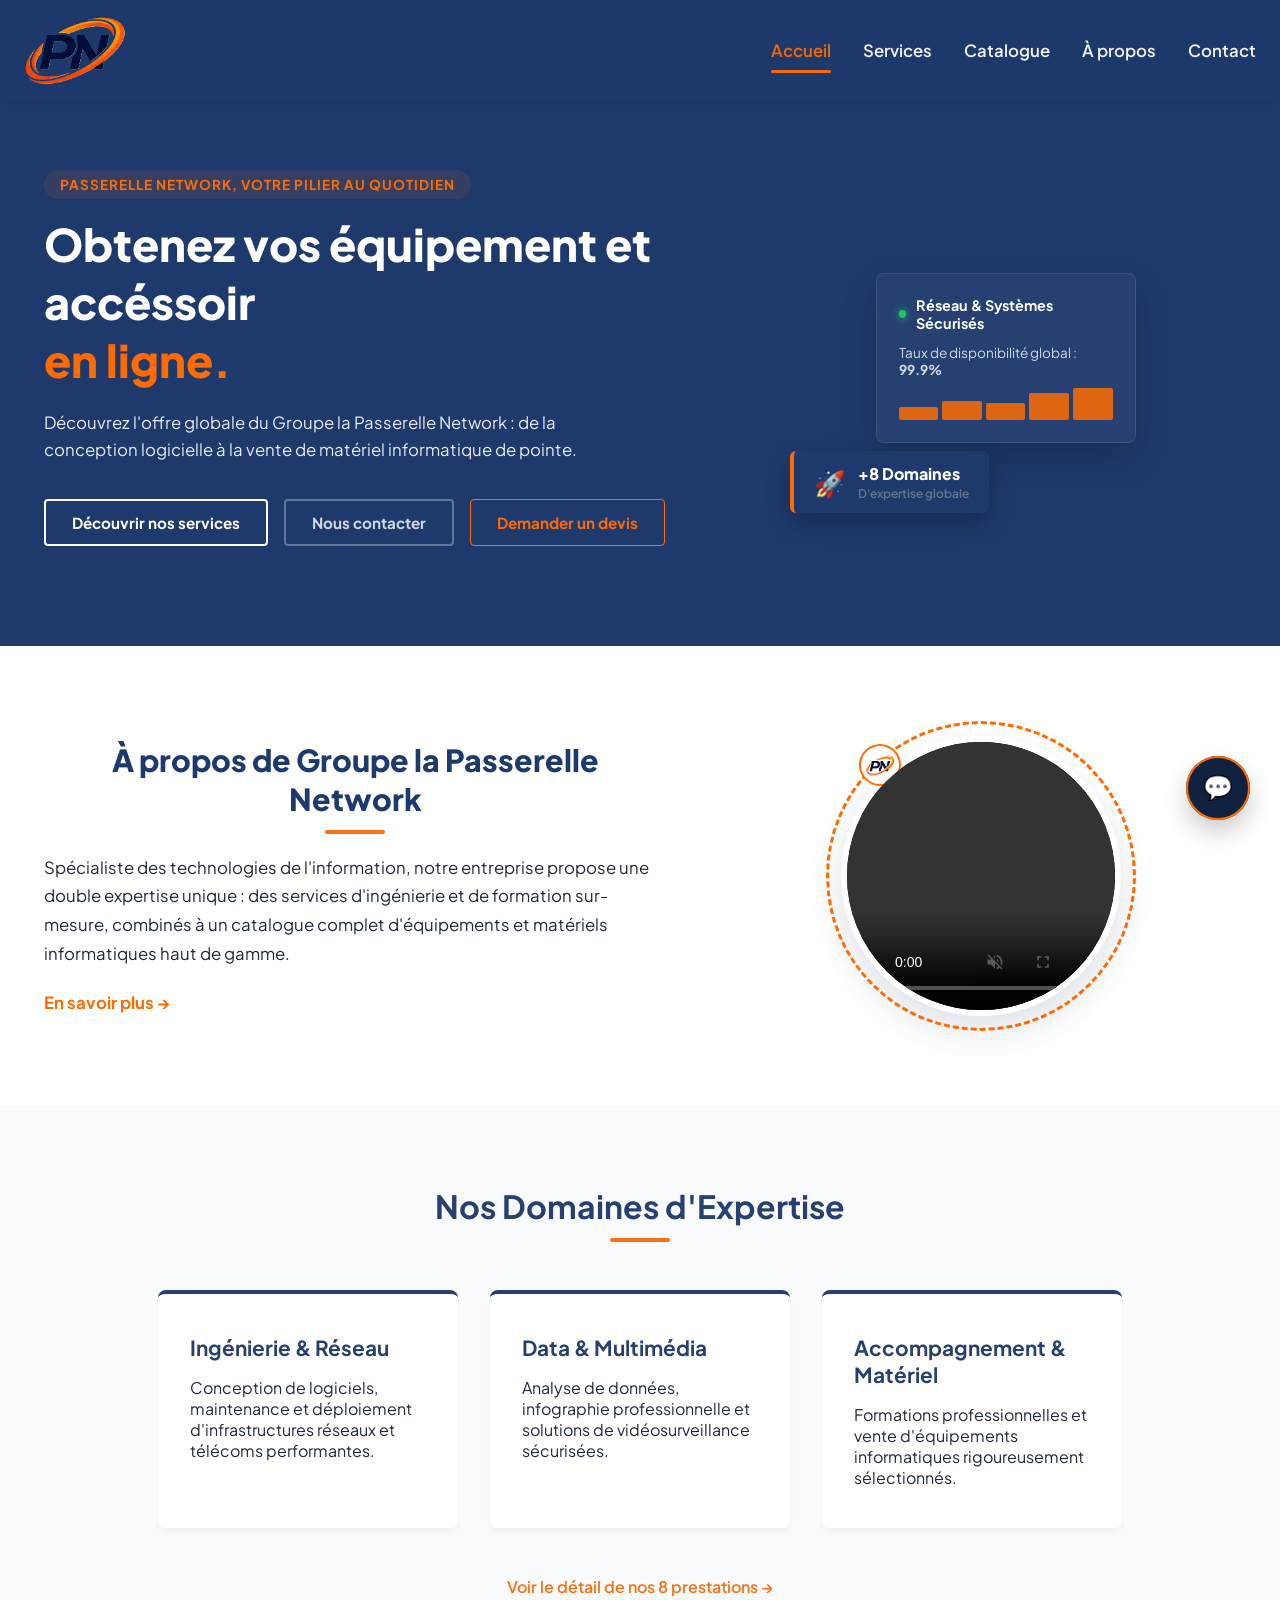
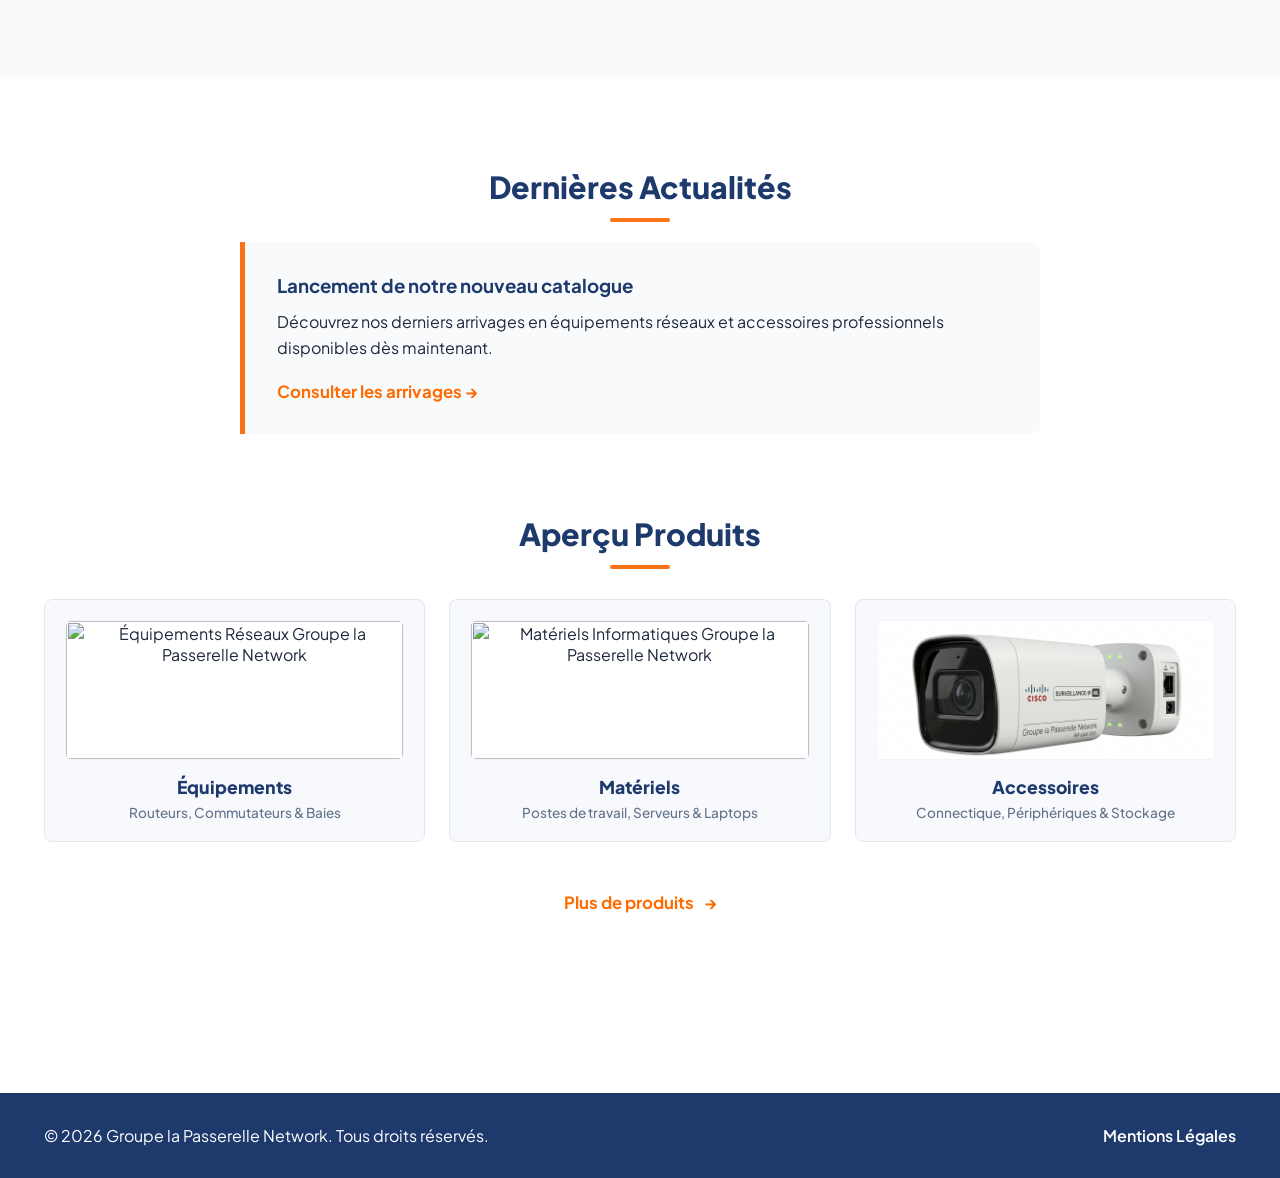
==== index.html @ 5215a5b1 "mon premier envoi mon premier envoie" ====
<html lang="fr">
<head>
    <meta charset="UTF-8">
    <meta name="viewport" content="width=device-width, initial-scale=1.0">
    <meta name="description" content="Groupe la Passerelle Network - Votre partenaire technologique pour l'ingénierie, la formation et la vente de matériel informatique. Découvrez nos services et notre catalogue.">
    <meta name="keywords" content="Groupe la Passerelle Network, ingénierie informatique, formation professionnelle, matériels informatiques, services IT, solutions technologiques, accéssoires informatiques, ">
    <meta name="author" content="TCHIMPOUNA TCHISSAMBOU Ghislain">
    <meta name="robots" content="index, follow">
    <meta property="og:title" content="Groupe la Passerelle Network | Accueil">
    <meta property="og:description" content="Découvrez l'offre globale du Groupe la Passerelle Network : de la conception logicielle à la vente de matériel informatique de pointe.">
    <meta property="og:image" content="logo_PN_c2.png">
    <meta property="og:url" content="https://www.passerelle-network.com/">
    <meta property="og:type" content="website">
    <link rel="icon" href="logo_PN_c2.png" type="image/png" sizes="32x32">
    <meta name="google-site-verification" content="YOUR_GOOGLE_SITE_VERIFICATION_CODE">
    <meta name="msvalidate.01" content="YOUR_BING_SITE_VERIFICATION_CODE">
</head>
    <title>Groupe la Passerelle Network | Accueil</title>
    <link rel="stylesheet" href="header.css">
    <link rel="stylesheet" href="preloader.css">
    <link rel="stylesheet" href="accueil.css">
    <link rel="stylesheet" href="section.css">
    <link rel="stylesheet" href="assistant.css">
    <link rel="stylesheet" href="bloc_bleu_hero.css">
    <link rel="stylesheet" href="footer.css">
    <link href="https://fonts.googleapis.com/css2?family=Plus+Jakarta+Sans:wght@400;500;600;700;800&display=swap" rel="stylesheet">
    <link rel="preload" href="V4.mp4" as="video" type="video/mp4">
    <link rel="preload" href="logo_PN_c2.png" as="image">
    <link rel="preload" href="ordinateur.png" as="image">
    <link rel="preload" href="routeur.png" as="image">
    <link rel="preload" href="camera.png" as="image">
    <link rel="preload" href="header.js" as="script">
    <link rel="preload" href="assistant.js" as="script">
    <link rel="preload" href="preloader.js" as="script">
    <link rel="preload" href="accueil.css" as="style">
    <link rel="preload" href="section.css" as="style">
    <link rel="preload" href="assistant.css" as="style">
    <link rel="preload" href="bloc_bleu_hero.css" as="style">
    <link rel="preload" href="footer.css" as="style">
    <link rel="preload" href="https://fonts.googleapis.com/css2?family=Plus+Jakarta+Sans:wght@400;500;600;700;800&display=swap" as="font" type="font/woff2" crossorigin>
</html>
</head>
<body>

     <div id="preloader">
        <div class="loader-content">
            <div class="logo-wrapper">
                <span class="logo-text">PN</span>
                <div class="orbit-ellipse"></div>
            </div>
            <div class="loader-bar">
                <div class="loader-progress"></div>
            </div>
            <p class="loader-phrase">Initialisation de votre passerelle technologique...</p>
        </div>
    </div>
    <header class="main-header">
        <div class="header-container">
            <div class="logo-brand">
                <img src="logo_PN_c2.png" alt="Passerelle Network" class="logo-img">
            </div>
            
            <button class="menu-toggle" aria-label="Ouvrir le menu">
                <span class="bar"></span>
                <span class="bar"></span>
                <span class="bar"></span>
            </button>

            <nav class="main-nav">
                <ul class="nav-list">
                    <li><a href="#" class="nav-link active">Accueil</a></li>
                    <li><a href="services.html" class="nav-link">Services</a></li>
                    <li><a href="catalogue.html" class="nav-link">Catalogue</a></li>
                    <li><a href="a-propos.html" class="nav-link">À propos</a></li>
                    <li><a href="contact.html" class="nav-link">Contact</a></li>
                </ul>
            </nav>
        </div>
    </header>

    
    <main>
        <section class="hero-section">
            <div class="hero-background-gradient"></div>
            <div class="container hero-grid">
                <div class="hero-text-content">
                    <span class="badge">Passerelle Network, votre pilier au quotidien</span>
                    <h1>Obtenez vos équipement et accéssoir<br><span class="text-gradient">en ligne.</span></h1>
                    <p class="hero-lead">
                        Découvrez l'offre globale du Groupe la Passerelle Network : de la conception logicielle à la vente de matériel informatique de pointe.
                    </p>
                    <diV class="hero-actions">
                        <a href="services.html" class="btn btn-primary">Découvrir nos services</a>
                        <a href="contact.html" class="btn btn-secondary">Nous contacter</a>
                        <a href="contact.html" class="btn btn-outline-nav">Demander un devis</a>
                    </diV>
                </div>
                <div class="hero-visual-content">
                    <div class="tech-card-wrapper">
                        <div class="tech-status-card">
                            <div class="status-header">
                                <span class="status-dot green"></span>
                                <span class="status-title">Réseau & Systèmes Sécurisés</span>
                            </div>
                            <div class="status-body">
                                <p>Taux de disponibilité global : <strong>99.9%</strong></p>
                                <diV class="mini-graph">
                                    <span style="height: 40%"></span>
                                    <span style="height: 60%"></span>
                                    <span style="height: 55%"></span>
                                    <span style="height: 85%"></span>
                                    <span style="height: 100%"></span>
                                </diV>
                            </div>
                        </div>
                        <div class="tech-badge-floating">
                            <span class="icon">🚀</span>
                            <div>
                                <h4>+8 Domaines</h4>
                                <p>D'expertise globale</p>
                            </div>
                        </div>
                    </div>
                </div>
            </div>
        </section>

        <section class="about-preview-section">
            <div class="container about-grid">
                
                <div class="about-text-column">
                    <h2 class="section-title">À propos de Groupe la Passerelle Network</h2>
                    <p class="section-paragraph">
                        Spécialiste des technologies de l'information, notre entreprise propose une double expertise unique : 
                        des services d'ingénierie et de formation sur-mesure, combinés à un catalogue complet d'équipements 
                        et matériels informatiques haut de gamme.
                    </p>
                    <a href="a-propos.html" class="link-en-savoir-plus">En savoir plus →</a>
                </div>

                <div class="about-video-column">
                    <div class="orbital-video-container">
                        
                        <div class="orange-trace-ring">
                            <img src="logo_PN_c2.png" alt="PN Mini" class="satellite-logo-img">
                        </div>
                        
                        <div  class="video-circle-mask">
                            <video class="circle-embedded-video" controls  muted autoplay>
                                <source src="V4.mp4" type="video/mp4">
                                Votre navigateur ne supporte pas la vidéo.
                            </video>
                        </div>

                    </div>
                </div>

            </div>
        </section>

        <section class="services-preview">
            <h2>Nos Domaines d'Expertise</h2>
            <div class="services-grid">
                <div class="service-card">
                    <h3>Ingénierie & Réseau</h3>
                    <p>Conception de logiciels, maintenance et déploiement d'infrastructures réseaux et télécoms performantes.</p>
                </div>
                <div class="service-card">
                    <h3>Data & Multimédia</h3>
                    <p>Analyse de données, infographie professionnelle et solutions de vidéosurveillance sécurisées.</p>
                </div>
                <div class="service-card">
                    <h3>Accompagnement & Matériel</h3>
                    <p>Formations professionnelles et vente d'équipements informatiques rigoureusement sélectionnés.</p>
                </div>
            </div>
            <div class="center-link">
                <a href="services.html" class="text-link">Voir le détail de nos 8 prestations →</a>
            </div>
        </section>


        <section class="news-and-catalog-preview">
            <div>
                
                <div class="news-container-box">
                    <h2 class="section-title">Dernières Actualités</h2>
                    <div class="actualite-card-item news-item">
                     <!--   <span class="badge-new">Lancement</span>-->
                        <h3>Lancement de notre nouveau catalogue</h3>
                        <p>Découvrez nos derniers arrivages en équipements réseaux et accessoires professionnels disponibles dès maintenant.</p>
                        <a href="catalogue.html" class="link-en-savoir-plus">Consulter les arrivages →</a>
                    </div>
                </div>
            </div>

                <div class="products-preview-section">
       <div class="container">
        
        <h2 class="section-title">Aperçu Produits</h2>
        
        <div class="photo-products-grid">
            
            <div class="photo-product-item">
                <div class="img-frame-placeholder">
                    <img src="ordinateur.png" alt="Équipements Réseaux Groupe la Passerelle Network" class="real-asset-img">
                </div>
                <div class="product-info">
                    <h4>Équipements</h4>
                    <p class="product-meta">Routeurs, Commutateurs & Baies</p>
                </div>
            </div>

            <div class="photo-product-item">
                <div class="img-frame-placeholder">
                    <img src="routeur.png" alt="Matériels Informatiques Groupe la Passerelle Network" class="real-asset-img">
                </div>
                <div class="product-info">
                    <h4>Matériels</h4>
                    <p class="product-meta">Postes de travail, Serveurs & Laptops</p>
                </div>
            </div>

            <div class="photo-product-item">
                <div class="img-frame-placeholder">
                    <img src="camera.png" alt="Accessoires Informatiques Groupe la Passerelle Network" class="real-asset-img">
                </div>
                <div class="product-info">
                    <h4>Accessoires</h4>
                    <p class="product-meta">Connectique, Périphériques & Stockage</p>
                </div>
            </div>

        </div>

        <div class="more-products-wrapper">
            <a href="catalogue.html" class="btn-more-products">
                Plus de produits
                <span class="arrow-icon">→</span>
            </a>
        </div>

    </div>
</div>

            
        </section>
    </main>

    <footer class="main-footer">
        <div class="container footer-flex-container">
            <p>&copy; 2026 Groupe la Passerelle Network. Tous droits réservés.</p>
            <ul class="footer-legal-links">
                <li><a href="mentions-legales.html">Mentions Légales</a></li>
            </ul>
        </div>
    </footer>

    <!--Assistant PN  -->
    <!--Assistant PN-->
    <div id="assistant-container" class="assistant-hidden">
        <button id="assistant-trigger" class="assistant-trigger-btn">
            <span class="pulse-ring"></span>
            <span class="assistant-icon">💬</span>
        </button>

        <div id="assistant-window" class="assistant-card">
            <div class="assistant-header">
                <div class="assistant-profile">
                    <div class="avatar">PN</div>
                    <div>
                        <h4>Assistant Passerelle</h4>
                        <span class="online-indicator">En ligne</span>
                    </div>
                </div>
            </div>
            <div class="assistant-chat-body" id="chatBody">
                </div>
            <div class="assistant-actions-panel" id="actionsPanel">
                </div>
        </div>
    </div>
    <script src="header.js"></script>
    <script src="assistant.js"></script>
    <script src="preloader.js"></script>
</body>
</html>
---- header.css ----
/* Variables de couleur de la charte graphique */
:root {
    --blue-nuit: #1e3a6d; /* Bleu de fond de votre ancienne version */
    --accent-orange: #ff6b00; /* Orange PN */
    --text-white: #ffffff;
}


/* Structure du Header */
.main-header {
    background-color: var(--blue-nuit);
    opacity: 0.96;
    width: 100%;
    height: 100px;
    position: fixed;
    top: 0;
    left: 0;
    z-index: 1000;
    display: flex;
    align-items: center;
    box-shadow: 0 2px 10px rgba(0, 0, 0, 0.1);
}

.header-container {
    width: 100%;
    max-width: 1300px;
    margin: 0 auto;
    padding: 0 24px;
    display: flex;
    justify-content: space-between;
    align-items: center;
}

/* Alignement du Logo */
.logo-brand {
    display: flex;
    align-items: center;
}

.logo-img {
    height: 70px; /* Taille proportionnelle pour correspondre à vos captures */
    width: auto;
    display: block;
}

/* Liens de navigation Desktop */
.nav-list {
    display: flex;
    list-style: none;
    gap: 32px;
}

.nav-link {
    color: var(--text-white);
    text-decoration: none;
    font-size: 1.05rem;
    font-weight: 600;
    padding: 8px 0;
    transition: color 0.3s ease;
    position: relative;
}

.nav-link:hover {
    color: var(--accent-orange);
}

/* Ligne orange sous l'onglet actif (Conforme aux images fournies) */
.nav-link.active {
    color: var(--accent-orange);
}

.nav-link.active::after {
    content: '';
    position: absolute;
    bottom: -4px;
    left: 0;
    width: 100%;
    height: 3px;
    background-color: var(--accent-orange);
    border-radius: 2px;
}

/* Bouton Menu Burger Mobile (Masqué par défaut) */
.menu-toggle {
    display: none;
    flex-direction: column;
    justify-content: space-between;
    width: 30px;
    height: 21px;
    background: transparent;
    border: none;
    cursor: pointer;
    z-index: 1100;
}

.menu-toggle .bar {
    width: 100%;
    height: 3px;
    background-color: var(--text-white);
    transition: all 0.3s ease;
}

/* RESPONSIVE : Version Mobile & Tablette */
@media (max-width: 868px) {
    .menu-toggle {
        display: flex;
    }

    /* Le menu survole la page au-dessus du contenu sans agrandir le header */
    .main-nav {
        position: absolute;
        top: 100px; /* Se place exactement sous le header */
        left: 0;
        width: 100%;
        background-color: var(--blue-nuit);
        z-index: 9999;
        max-height: 0; /* Fermé par défaut */
        overflow: hidden;
        transition: max-height 0.4s ease-in-out;
        box-shadow: 0 10px 15px rgba(0, 0, 0, 0.2);
    }

    /* Classe activée en JS lors du clic */
    .main-nav.open {
        max-height: 350px; /* S'ouvre en survol */
    }

    .nav-list {
        flex-direction: column;
        align-items: center;
        padding: 24px 0;
        gap: 20px;
    }

    .nav-link {
        font-size: 1.2rem;
        width: 100%;
        text-align: center;
        display: block;
    }

    /* Animation du bouton burger en croix */
    .menu-toggle.open .bar:nth-child(1) {
        transform: translateY(9px) rotate(45deg);
    }
    .menu-toggle.open .bar:nth-child(2) {
        opacity: 0;
    }
    .menu-toggle.open .bar:nth-child(3) {
        transform: translateY(-9px) rotate(-45deg);
    }
}
---- preloader.css ----
:root {
    --bg-dark-blue: #112240;
    --primary-blue: #0a192f;
    --accent-orange: #ff6b00;
    --accent-orange-hover: #e05e00;
    --text-white: #f8fafc;
    --text-muted: #94a3b8;
    --bg-light-gray: #e1e9f0;
    --card-shadow: 0 10px 30px -15px rgba(2, 12, 27, 0.3);
    --border-radius: 12px;
    --transition-smooth: all 0.3s cubic-bezier(0.25, 1, 0.5, 1);
    --transition: all 0.3s ease;
}

/* RESET ET STYLES GENERAUX */
* {
    box-sizing: border-box;
    margin: 0;
    padding: 0;
}

html {
    scroll-behavior: smooth;
    font-family: 'Plus Jakarta Sans', sans-serif;
    color: var(--primary-blue);
    background-color: var(--text-white);
}

.logo img {
    height: 100px; /* Ajustable selon les proportions de ton logo */
    object-fit: contain;
}

/* 1. ANIMATION DU PRELOADER */
#preloader {
    position: fixed;
    top: 0;
    left: 0;
    width: 100%;
    height: 100%;
    background-color: var(--bg-dark-blue);
    z-index: 999999;
    display: flex;
    justify-content: center;
    align-items: center;
    transition: transform 0.7s cubic-bezier(0.77, 0, 0.175, 1);
}

#preloader.fade-out {
    transform: translateY(-100%);
}

.loader-content {
    text-align: center;
    color: var(--text-white);
}

.logo-wrapper {
    position: relative;
    width: 100px;
    height: 100px;
    margin: 0 auto 24px;
    display: flex;
    justify-content: center;
    align-items: center;
}

.logo-text {
    font-size: 2rem;
    font-weight: 800;
    color: var(--text-white);
    letter-spacing: 2px;
}

.orbit-ellipse {
    position: absolute;
    width: 100%;
    height: 100%;
    border: 3px solid transparent;
    border-top-color: var(--accent-orange);
    border-bottom-color: var(--accent-orange);
    border-radius: 50%;
    animation: rotateOrbit 1.5s linear infinite;
}

.loader-bar {
    width: 200px;
    height: 4px;
    background-color: rgba(255, 255, 255, 0.1);
    border-radius: 2px;
    margin: 0 auto 16px;
    overflow: hidden;
}

.loader-progress {
    width: 0%;
    height: 100%;
    background-color: var(--accent-orange);
    animation: loadProgress 1.4s ease-in-out forwards;
}

.loader-phrase {
    font-size: 0.9rem;
    color: var(--text-muted);
}

@keyframes rotateOrbit {
    0% { transform: rotate(0deg) scale(1); }
    50% { transform: rotate(180deg) scale(1.05); }
    100% { transform: rotate(360deg) scale(1); }
}

@keyframes loadProgress {
    to { width: 100%; }
}


/* BOUTONS COMPLETS */
.btn {
    display: inline-block;
    padding: 14px 28px;
    border-radius: var(--border-radius);
    font-weight: 600;
    text-decoration: none;
    transition: var(--transition-smooth);
    cursor: pointer;
    border: none;
    font-size: 0.95rem;
}

.btn-outline-nav {
    border: 1px solid var(--accent-orange);
    color: var(--accent-orange);
    padding: 10px 20px;
    background: transparent;
}

.btn-outline-nav:hover {
    background-color: var(--accent-orange);
    color: var(--text-white);
}
/* SECTION HERO / ACCUEIL */

.badge {
    background-color: rgba(255, 107, 0, 0.1);
    color: var(--accent-orange);
    padding: 6px 16px;
    border-radius: 20px;
    font-size: 0.85rem;
    font-weight: 600;
    display: inline-block;
    margin-bottom: 24px;
}
---- accueil.css ----
/* ==========================================================================
   VARIABLES DE CHARTE GRAPHIQUE UNIFIÉE
   ========================================================================== */
:root {
    --blue-pn-historique: #1e3a6d;  /* Le bleu nuit solide d'origine */
    --orange-pn-contour: #ff6b00;   /* L'orange vif pour les accents et contours */
    --bg-light-clean: #f8fafc;      /* Fond gris-blanc très clair pour les sections */
    --dark-slate-text: #1e293b;     /* Couleur du texte principal */
    --border-color-soft: #e2e8f0;   /* Bordures discrètes */
}

body {
    background-color: var(--bg-light-clean);
    color: var(--dark-slate-text);
    overflow-x: hidden;
    margin: 0;
    font-family: 'Plus Jakarta Sans', sans-serif;
}

.container {
    width: 100%;
    max-width: 1240px;
    margin: 0 auto;
    padding: 0 24px;
    box-sizing: border-box;
}

/* Titres & Textes Génériques des Sections */
.section-title {
    font-size: 1.9rem;
    font-weight: 800;
    color: var(--blue-pn-historique);
    margin-bottom: 20px;
}

.section-paragraph {
    font-size: 1.05rem;
    line-height: 1.7;
    color: var(--dark-slate-text);
    margin-bottom: 24px;
}

.link-en-savoir-plus {
    color: var(--orange-pn-contour);
    text-decoration: none;
    font-weight: 700;
    font-size: 1.05rem;
    display: inline-block;
    transition: transform 0.2s ease;
}

.link-en-savoir-plus:hover {
    transform: translateX(6px);
}

/*

/* ==========================================================================
   SECTION 2 : À PROPOS (TEXTE & VIDÉO ORBITALE)
   ========================================================================== */
.about-preview-section {
    padding: 90px 0;
    background-color: #ffffff;
}

.about-grid {
    display: grid;
    grid-template-columns: 1.1fr 0.9fr;
    gap: 60px;
    align-items: center;
}

/* Conteneur fixe de la vidéo circulaire */
.orbital-video-container {
    position: relative;
    width: 280px;
    height: 280px;
    margin: 0 auto;
}

/* L'anneau orange extérieur en rotation continue */
.orange-trace-ring {
    position: absolute;
    top: -15px; left: -15px;
    width: 310px; height: 310px;
    border: 3px dashed var(--orange-pn-contour);
    border-radius: 50%;
    animation: spin-clockwise 25s linear infinite;
}

/* Petit logo photo fixé sur la trace orange */
.satellite-logo-img {
    position: absolute;
    top: 20px;
    left: 30px;
    width: 42px;
    height: 42px;
    border-radius: 50%;
    background-color: #ffffff;
    border: 2px solid var(--orange-pn-contour);
    padding: 4px;
    object-fit: contain;
    animation: spin-counter-clockwise 25s linear infinite; /* Stabilise le logo droit */
}

/* Masque circulaire pour la vidéo */
.video-circle-mask {
    width: 100%;
    height: 100%;
    border-radius: 50%;
    overflow: hidden;
    box-shadow: 0 15px 35px rgba(30, 58, 109, 0.15);
    border: 6px solid #ffffff;
    background-color: #000000;
}

.circle-embedded-video {
    width: 100%;
    height: 100%;
    object-fit: cover;
    
}

/* ==========================================================================
   SECTION 3 : COMPÉTENCES & BLOC VERTICAL HISTORIQUE DROITE
   ========================================================================== */
.expertise-preview-section {
    padding: 90px 0;
}

.expertise-layout-grid {
    display: grid;
    grid-template-columns: 1.3fr 0.7fr;
    gap: 48px;
    align-items: start;
}

.cards-stack {
    display: flex;
    flex-direction: column;
    gap: 20px;
    margin-bottom: 36px;
}

.expertise-row-card {
    background-color: #ffffff;
    padding: 24px 28px;
    border-radius: 6px;
    box-shadow: 0 4px 15px rgba(0,0,0,0.02);
    border-left: 5px solid var(--blue-pn-historique);
}

.expertise-row-card h3 {
    color: var(--blue-pn-historique);
    font-size: 1.25rem;
    margin: 0 0 8px 0;
}

.expertise-row-card p {
    margin: 0;
    line-height: 1.5;
}

.prest-link-action {
    display: inline-block;
    color: var(--blue-pn-historique);
    font-weight: 800;
    text-decoration: none;
    border-bottom: 2px solid var(--blue-pn-historique);
    padding-bottom: 4px;
    font-size: 1.05rem;
}

.prest-link-action:hover {
    color: var(--orange-pn-contour);
    border-color: var(--orange-pn-contour);
}

/* Le bloc vertical blanc d'origine repéré à droite */
.expertise-sidebar-panel {
    background-color: #ffffff;
    border-radius: 8px;
    padding: 32px 24px;
    box-shadow: 0 10px 30px rgba(0, 0, 0, 0.04);
    border: 1px solid var(--border-color-soft);
}

.box-header-title {
    display: block;
    font-size: 1.15rem;
    font-weight: 800;
    color: var(--blue-pn-historique);
    padding-bottom: 14px;
    margin-bottom: 24px;
    border-bottom: 2px solid var(--bg-light-clean);
    text-align: center;
}

.vertical-links-list {
    list-style: none;
    padding: 0;
    margin: 0;
    display: flex;
    flex-direction: column;
    gap: 16px;
}

.vertical-links-list li {
    font-size: 0.98rem;
    font-weight: 600;
    color: var(--dark-slate-text);
    display: flex;
    align-items: center;
    gap: 14px;
}

.vertical-links-list li .num {
    font-size: 0.75rem;
    background-color: var(--bg-light-clean);
    color: var(--blue-pn-historique);
    font-weight: 700;
    padding: 4px 8px;
    border-radius: 4px;
}

/* ==========================================================================
   SECTION 4 : ACTUALITÉS
   ========================================================================== */
.news-and-catalog-preview {
    padding: 90px 0;
    background-color: #ffffff;
}

.actualite-card-item {
    background-color: var(--bg-light-clean);
    padding: 32px;
    border-radius: 8px;
    margin-top: 14px;
}



.actualite-card-item h3 {
    color: var(--blue-pn-historique);
    margin: 0 0 12px 0;
}

.actualite-card-item p {
    margin: 0 0 20px 0;
    line-height: 1.6;
}
/* ==========================================================================
   STYLE DE LA SECTION APERÇU PRODUITS
   ========================================================================== */
.products-preview-section {
    padding: 80px 0;
    background-color: #ffffff; /* Fond blanc propre pour faire ressortir les cartes grisâtres */
}

/* Grille alignant les 3 produits de façon identique à votre maquette */
.photo-products-grid {
    display: grid;
    grid-template-columns: repeat(3, 1fr);
    gap: 24px;
    margin-top: 30px;
    margin-bottom: 40px;
}

/* Style de base de chaque case produit (Aspect robuste et épuré) */
.photo-product-item {
    background-color: #f8f9fc; /* Fond gris-bleu très clair d'origine */
    border: 1px solid #e2e8f0;
    border-radius: 8px;
    padding: 20px;
    text-align: center;
    position: relative;
    overflow: hidden; /* Requis pour bloquer le zoom de l'image à l'intérieur */
    box-sizing: border-box;
    /* Transition ultra fluide pour l'effet de soulèvement et l'ombre */
    transition: transform 0.4s cubic-bezier(0.25, 1, 0.5, 1), 
                box-shadow 0.4s cubic-bezier(0.25, 1, 0.5, 1), 
                border-color 0.4s ease;
}

/* Cadre interne accueillant votre future vraie photo */
.img-frame-placeholder {
    width: 100%;
    height: 140px; /* Hauteur calibrée parfaite */
    background-color: #ffffff; /* Fond blanc interne pour la photo */
    border-radius: 6px;
    margin-bottom: 16px;
    overflow: hidden; /* Empêche l'image de déborder pendant le zoom */
    display: flex;
    align-items: center;
    justify-content: center;
    border: 1px solid #f1f5f9;
}

/* L'image réelle du produit */
.real-asset-img {
    width: 100%;
    height: 100%;
    object-fit: cover; /* Ajuste et recadre la photo proprement sans distorsion */
    display: block;
    /* Transition pour l'effet de zoom spécial */
    transition: transform 0.5s cubic-bezier(0.25, 1, 0.5, 1);
}

/* Zone textuelle sous l'image */
.product-info h4 {
    font-size: 1.1rem;
    color: #1e3a6d; /* Votre bleu nuit historique */
    font-weight: 800;
    margin: 0 0 6px 0;
    transition: color 0.3s ease;
}

.product-meta {
    font-size: 0.85rem;
    color: #64748b;
    margin: 0;
    font-weight: 500;
}

/* ==========================================================================
   LES EFFETS VISUELS DISRUPTIFS AU SURVOL (HOVER EFFECTS)
   ========================================================================== */
.photo-product-item:hover {
    /* 1. Élévation physique au-dessus des autres cases (translateY) */
    transform: translateY(-8px);
    
    /* 2. Ombre portée intense simulant la hauteur */
    box-shadow: 0 20px 35px rgba(30, 58, 109, 0.12);
    
    /* 3. Activation du contour orange de la marque */
    border-color: #ff6b00;
}

/* 4. Effet spécial : Zoom interne sur la photo */
.photo-product-item:hover .real-asset-img {
    transform: scale(1.08);
}

/* 5. Changement de couleur dynamique du titre au survol */
.photo-product-item:hover .product-info h4 {
    color: #ff6b00;
}

/* ==========================================================================
   LE LIEN SPÉCIAL "PLUS DE PRODUITS"
   ========================================================================== */
.more-products-wrapper {
    text-align: center;
    margin-top: 20px;
}

.btn-more-products {
    display: inline-flex;
    align-items: center;
    gap: 10px;
    color: #ff6b00; /* Orange vif de votre charte graphique */
    text-decoration: none;
    font-weight: 700;
    font-size: 1.05rem;
    padding: 10px 20px;
    border-radius: 4px;
    transition: all 0.3s ease;
}

.btn-more-products .arrow-icon {
    transition: transform 0.3s ease;
}

/* Effet interactif sur le lien "Plus de produits" */
.btn-more-products:hover {
    background-color: rgba(255, 107, 0, 0.06); /* Léger fond orange transparent au survol */
}

.btn-more-products:hover .arrow-icon {
    transform: translateX(6px); /* La flèche se déplace vers la droite */
}

/* ==========================================================================
   RESPONSIVE DESIGN (ADAPTATION SMARTPHONE)
   ========================================================================== */
@media (max-width: 992px) {
    .photo-products-grid {
        grid-template-columns: repeat(2, 1fr); /* 2 colonnes sur tablette */
        gap: 20px;
    }
}

@media (max-width: 576px) {
    .photo-products-grid {
        grid-template-columns: 1fr; /* 1 seule colonne verticale sur smartphone */
        gap: 16px;
    
    }
    .satellite-logo-img {
    position: absolute;
    top: 0px;
    }
    .photo-product-item {
        padding: 16px;
    }
    
    .photo-product-item:hover {
        transform: translateY(-5px); /* Élévation légèrement réduite sur mobile */
    }
}

/* ==========================================================================
   ANIMATIONS CORE ENGINE
   ========================================================================== */
@keyframes spin-clockwise {
    0% { transform: rotate(0deg); }
    100% { transform: rotate(360deg); }
}

@keyframes spin-counter-clockwise {
    0% { transform: rotate(0deg); }
    100% { transform: rotate(-360deg); }
}

@keyframes fill-loading {
    0% { transform: translateX(-100%); }
    50% { transform: translateX(100%); }
    100% { transform: translateX(-100%); }
}

@keyframes floating-rocket {
    0% { transform: translateY(0px); }
    50% { transform: translateY(-10px); }
    100% { transform: translateY(0px); }
}

/* ==========================================================================
   RESPONSIVE DESIGN ADAPTATIF COMPLET (MOBILE & TABLETTE)
   ========================================================================== */

@media (max-width: 576px) {
    .orbital-video-container {
        width: 220px;
        height: 220px;
    }
    
    .orange-trace-ring {
        width: 250px;
        height: 250px;
    }
    
    .photo-products-grid {
        grid-template-columns: 1fr; /* Alignement vertical complet des 3 blocs d'aperçu produits */
    }
}

@media(max-width: 630px){
    .about-grid{
        display: flex;
        flex-direction: column;
    }
}
---- section.css ----
/* ==========================================================================
   1. VARIABLES & CONFIGURATION DE BASE
   ========================================================================== */
:root {
    --bleu-nuit: #284070;
    --bleu-sombre: #162d63;
    --orange: #f97316;
    --orange-hover: #ea580c;
    --gris-clair: #f8fafc;
    --gris-moyen: #e2e8f0;
    --texte-sombre: #2758a1;
    --texte-clair: #ffffff;
    --police-principale: 'Segoe UI', Tahoma, Geneva, Verdana, sans-serif;
    --transition: all 0.3s ease;
}

/* ==========================================================================
   2. STRUCTURE DES SECTIONS GÉNÉRALES
   ========================================================================== */
section {
    padding: 5rem 5%;
}

section h2 {
    font-size: 2rem;
    color: var(--bleu-nuit);
    text-align: center;
    margin-bottom: 3rem;
    position: relative;
}

section h2::after {
    content: '';
    display: block;
    width: 60px;
    height: 4px;
    background-color: var(--orange);
    margin: 0.75rem auto 0 auto;
    border-radius: 2px;
}


/* ==========================================================================
   3. SECTION GRILLE DES SERVICES
   ========================================================================== */

.services-grid {
    display: grid;
    grid-template-columns: repeat(auto-fit, minmax(300px, 100px)); /* S'adapte tout seul */
    justify-content: center;
    gap: 2rem;
    margin-bottom: 3rem;
}

.service-card {
    background-color: var(--texte-clair);
    padding: 2.5rem 2rem;
    border-radius: 8px;
    box-shadow: 0 4px 6px -1px rgba(0, 0, 0, 0.05);
    border-top: 4px solid var(--bleu-nuit);
    transition: var(--transition);
}

.service-card:hover {
    transform: translateY(-5px);
    border-top-color: var(--orange);
    box-shadow: 0 10px 15px -3px rgba(0, 0, 0, 0.1);
}

.service-card h3 {
    margin-bottom: 1rem;
    color: var(--bleu-nuit);
    font-size: 1.3rem;
}

.center-link {
    text-align: center;
}

.text-link {
    color: var(--orange);
    font-weight: 600;
    text-decoration: none;
}

.text-link:hover {
    color: var(--orange-hover);
    text-decoration: underline;
}

/* ==========================================================================
   7. SECTION ACTUALITÉS
   ========================================================================== */
.news-item {
    max-width: 800px;
    margin: 0 auto;
    background-color: var(--gris-clair);
    border-left: 5px solid var(--orange);
    border-radius: 0 8px 8px 0;
}
---- assistant.css ----
:root {
    --bg-dark-blue: #112240;
    --primary-blue: #0a192f;
    --accent-orange: #ff6b00;
    --accent-orange-hover: #e05e00;
    --text-white: #f8fafc;
    --text-muted: #94a3b8;
    --bg-light-gray: #e1e9f0;
    --card-shadow: 0 10px 30px -15px rgba(2, 12, 27, 0.3);
    --border-radius: 12px;
    --transition-smooth: all 0.3s cubic-bezier(0.25, 1, 0.5, 1);
    --transition: all 0.3s ease;
}

/* INTERFACE DE L'ASSISTANT VIRTUEL (CHATBOT)*/
#assistant-container {
    position: fixed;
    bottom: 80px;
    right: 30px;
    z-index: 9999;
}

.assistant-trigger-btn {
    width: 64px;
    height: 64px;
    border-radius: 50%;
    background-color: var(--bg-dark-blue);
    border: none;
    cursor: pointer;
    box-shadow: 0 12px 24px rgba(0,0,0,0.2);
    position: relative;
}

.assistant-icon {
    font-size: 1.5rem;
}

.pulse-ring {
    position: absolute;
    top: 0; left: 0; width: 100%; height: 100%;
    border-radius: 50%;
    border: 2px solid var(--accent-orange);
    animation: macroPulse 2s infinite;
}

@keyframes macroPulse {
    0% { transform: scale(0.95); opacity: 1; }
    100% { transform: scale(1.4); opacity: 0; }
}

.assistant-card {
    position: absolute;
    bottom: 80px;
    right: 0;
    width: 360px;
    max-height: 500px;
    background-color: #fff;
    border-radius: var(--border-radius);
    box-shadow: 0 20px 40px rgba(0,0,0,0.15);
    border: 1px solid #e2e8f0;
    display: flex;
    flex-direction: column;
    overflow: hidden;
    transform: scale(0.9) translateY(20px);
    opacity: 0;
    pointer-events: none;
    transition: var(--transition-smooth);
}

#assistant-container.active .assistant-card {
    transform: scale(1) translateY(0);
    opacity: 1;
    pointer-events: auto;
}

.assistant-header {
    background-color: var(--bg-dark-blue);
    color: var(--text-white);
    padding: 16px;
}

.assistant-profile {
    display: flex; align-items: center; gap: 12px;
}
.avatar {
    background-color: var(--accent-orange); padding: 8px; border-radius: 50%; font-weight: 700;
}
.online-indicator {
    font-size: 0.75rem; color: #10b981;
}

.assistant-chat-body {
    padding: 20px;
    overflow-y: auto;
    flex: 1;
    display: flex;
    flex-direction: column;
    gap: 12px;
}

.msg {
    max-width: 85%;
    padding: 12px 16px;
    border-radius: 14px;
    font-size: 0.9rem;
    line-height: 1.4;
}

.msg.bot {
    background-color: var(--bg-light-gray);
    align-self: flex-start;
    border-bottom-left-radius: 2px;
}

.assistant-actions-panel {
    padding: 16px;
    border-top: 1px solid #e2e8f0;
    display: flex;
    flex-direction: column;
    gap: 8px;
}

.chat-btn {
    width: 100%;
    padding: 10px;
    background: #fff;
    border: 1px solid #cbd5e1;
    border-radius: 8px;
    cursor: pointer;
    text-align: left;
    font-size: 0.85rem;
    transition: var(--transition-smooth);
}

.chat-btn:hover {
    background-color: rgba(255, 107, 0, 0.05);
    border-color: var(--accent-orange);
}

.chat-btn.btn-ignore {
    text-align: center;
    color: #ef4444;
    border-color: transparent;
    font-weight: 600;
}

.chat-btn.btn-ignore:hover {
    background-color: #fef2f2;
}

@media(max-height: 700px){
    .assistant-card{
        bottom: 70px;
        height: 400px;
        width: 300px;
    }
    #assistant-container{
        bottom: 30px;
    }
    .assistant-icon{
        font-size: 1.3rem;
    }
    .assistant-actions-panel{
        height: 150px;
    overflow-y: auto;
    }
}
---- bloc_bleu_hero.css ----
/* ==========================================================================
   VARIABLES DE CHARTE GRAPHIQUE UNIFIÉE
   ========================================================================== */
:root {
    --blue-pn-historique: #1e3a6d;  /* Le bleu nuit solide d'origine */
    --orange-pn-contour: #ff6b00;   /* L'orange vif pour les accents et contours */
    --bg-light-clean: #f8fafc;      /* Fond gris-blanc très clair pour les sections */
    --dark-slate-text: #1e293b;     /* Couleur du texte principal */
    --border-color-soft: #e2e8f0;   /* Bordures discrètes */
}

/* ==========================================================================
   SECTION 1 : LE GRAND BLOC BLEU (HERO SECTION ACCUEIL)
   ========================================================================== */
.hero-section {
    background-color: var(--blue-pn-historique);
    width: 100%;
    min-height: 520px;
    padding: 170px 0 100px 0; /* Gère l'espace sous le header fixe */
    position: relative;
    display: flex;
    align-items: center;
    color: #ffffff;
    box-sizing: border-box;
}

/* Grille asymétrique rigoureuse : Texte à gauche (60%) / Visuel à droite (40%) */
.hero-grid {
    display: grid;
    grid-template-columns: 1.2fr 0.8fr;
    gap: 40px;
    align-items: center;
    width: 100%;
}

/* Aligné strictement à gauche */
.hero-text-content {
    text-align: left;
}

.hero-text-content .badge {
    display: inline-block;
    font-size: 0.85rem;
    font-weight: 700;
    text-transform: uppercase;
    letter-spacing: 1px;
    color: var(--orange-pn-contour);
    margin-bottom: 16px;
}

.hero-text-content h1 {
    font-size: 2.8rem;
    font-weight: 800;
    line-height: 1.3;
    margin-bottom: 20px;
    color: #ffffff;
}

/* Accentuation de la couleur orange de la charte */
.text-gradient {
    color: var(--orange-pn-contour);
    background: none;
    -webkit-text-fill-color: initial;
}

.hero-lead {
    font-size: 1.05rem;
    line-height: 1.6;
    max-width: 580px;
    margin-bottom: 36px;
    opacity: 0.9;
}

/* Alignement des boutons d'actions */
.hero-actions {
    display: flex;
    gap: 16px;
    flex-wrap: wrap;
    justify-content: flex-start;
}

/* Structure robuste des boutons épurés */
.hero-actions .btn {
    display: inline-flex;
    align-items: center;
    justify-content: center;
    padding: 12px 26px;
    font-size: 0.95rem;
    font-weight: 700;
    border-radius: 4px;
    text-decoration: none;
    transition: all 0.25s ease-in-out;
    box-sizing: border-box;
}

/* Bouton Découvrir nos services (Bordure blanche nette) */
.hero-actions .btn-primary {
    background: transparent;
    color: #ffffff;
    border: 2px solid #ffffff;
}

.hero-actions .btn-primary:hover {
    background-color: #ffffff;
    color: var(--blue-pn-historique);
}

/* Bouton Nous contacter / Contact (Bordure discrète) */
.hero-actions .btn-secondary {
    background: transparent;
    color: rgba(255, 255, 255, 0.8);
    border: 2px solid rgba(255, 255, 255, 0.3);
}

.hero-actions .btn-secondary:hover {
    border-color: #ffffff;
    color: #ffffff;
    background: rgba(255, 255, 255, 0.05);
}

/* Alignement du contenu graphique à droite */
.hero-visual-content {
    display: flex;
    justify-content: center;
    align-items: center;
    position: relative;
    width: 100%;
}

.tech-card-wrapper {
    position: relative;
    width: 100%;
    height: 320px;
    display: flex;
    align-items: center;
    justify-content: center;
}

/* Cadre de statut réseau */
.tech-status-card {
    background: rgba(255, 255, 255, 0.03);
    border: 1px solid rgba(255, 255, 255, 0.1);
    border-radius: 8px;
    padding: 22px;
    width: 260px;
    position: relative;
    z-index: 2;
    box-shadow: 0 15px 35px rgba(0, 0, 0, 0.2);
    box-sizing: border-box;
}

.status-header {
    display: flex;
    align-items: center;
    gap: 10px;
    margin-bottom: 12px;
}

.status-dot.green {
    width: 8px;
    height: 8px;
    background-color: #22c55e;
    border-radius: 50%;
    box-shadow: 0 0 8px #22c55e;
}

.status-title {
    font-size: 0.9rem;
    font-weight: 700;
    color: #ffffff;
}

.status-body p {
    font-size: 0.85rem;
    opacity: 0.8;
    margin: 0 0 10px 0;
}

.mini-graph {
    display: flex;
    align-items: flex-end;
    gap: 4px;
    height: 32px;
}

.mini-graph span {
    display: block;
    flex: 1;
    background-color: var(--orange-pn-contour);
    border-radius: 2px;
    opacity: 0.85;
}

/* Badge Fusée d'expertise flottante */
.tech-badge-floating {
    position: absolute;
    bottom: 5px;
    left: 15px;
    background-color: var(--blue-pn-historique);
    color: #ffffff;
    padding: 12px 20px;
    border-radius: 6px;
    display: flex;
    align-items: center;
    gap: 12px;
    box-shadow: 0 10px 25px rgba(0,0,0,0.25);
    z-index: 3;
    border-left: 4px solid var(--orange-pn-contour);
    animation: floating-rocket 3.5s ease-in-out infinite;
    box-sizing: border-box;
}

.tech-badge-floating .icon {
    font-size: 1.6rem;
}

.tech-badge-floating h4 {
    font-size: 1rem;
    font-weight: 800;
    color: #ffffff;
    margin: 0;
}

.tech-badge-floating p {
    font-size: 0.75rem;
    color: #64748b;
    font-weight: 600;
    margin: 2px 0 0 0;
}

@media (max-width: 576px) {
    .hero-text-content h1 {
        font-size: 2.1rem;
    }
    
    .hero-actions .btn {
        width: 100%; /* Boutons en pleine largeur sur smartphone */
    }
    
}

@media(max-width: 670px){
    .hero-text-content{
        text-align: center;
    }
    .hero-grid{
        display: flex;
        flex-direction: column;
    }
}
---- footer.css ----
:root {
    --blue-pn-historique: #1e3a6d;
    --blue-cta-layer: #152c52;
    --orange-pn-contour: #ff6b00;
    --bg-light-cards: #f8fafc;
    --dark-text-slate: #1e293b;
    --text-muted: #64748b;
    --border-soft: #e2e8f0;
}

/* ==========================================================================
   FOOTER UNIFIÉ
   ========================================================================== */
.main-footer {
    background-color: var(--blue-pn-historique);
    color: #ffffff;
    padding: 32px 0;
}

.footer-flex-container {
    display: flex;
    justify-content: space-between;
    align-items: center;
    flex-wrap: wrap;
    gap: 20px;
}

.footer-flex-container p {
    margin: 0;
}

.footer-legal-links {
    list-style: none;
    padding: 0;
    margin: 0;
}

.footer-legal-links a {
    color: #ffffff;
    text-decoration: none;
    font-weight: 600;
}

.footer-legal-links a:hover {
    color: var(--orange-pn-contour);
}
---- accueil.css ----
/* ==========================================================================
   VARIABLES DE CHARTE GRAPHIQUE UNIFIÉE
   ========================================================================== */
:root {
    --blue-pn-historique: #1e3a6d;  /* Le bleu nuit solide d'origine */
    --orange-pn-contour: #ff6b00;   /* L'orange vif pour les accents et contours */
    --bg-light-clean: #f8fafc;      /* Fond gris-blanc très clair pour les sections */
    --dark-slate-text: #1e293b;     /* Couleur du texte principal */
    --border-color-soft: #e2e8f0;   /* Bordures discrètes */
}

body {
    background-color: var(--bg-light-clean);
    color: var(--dark-slate-text);
    overflow-x: hidden;
    margin: 0;
    font-family: 'Plus Jakarta Sans', sans-serif;
}

.container {
    width: 100%;
    max-width: 1240px;
    margin: 0 auto;
    padding: 0 24px;
    box-sizing: border-box;
}

/* Titres & Textes Génériques des Sections */
.section-title {
    font-size: 1.9rem;
    font-weight: 800;
    color: var(--blue-pn-historique);
    margin-bottom: 20px;
}

.section-paragraph {
    font-size: 1.05rem;
    line-height: 1.7;
    color: var(--dark-slate-text);
    margin-bottom: 24px;
}

.link-en-savoir-plus {
    color: var(--orange-pn-contour);
    text-decoration: none;
    font-weight: 700;
    font-size: 1.05rem;
    display: inline-block;
    transition: transform 0.2s ease;
}

.link-en-savoir-plus:hover {
    transform: translateX(6px);
}

/*

/* ==========================================================================
   SECTION 2 : À PROPOS (TEXTE & VIDÉO ORBITALE)
   ========================================================================== */
.about-preview-section {
    padding: 90px 0;
    background-color: #ffffff;
}

.about-grid {
    display: grid;
    grid-template-columns: 1.1fr 0.9fr;
    gap: 60px;
    align-items: center;
}

/* Conteneur fixe de la vidéo circulaire */
.orbital-video-container {
    position: relative;
    width: 280px;
    height: 280px;
    margin: 0 auto;
}

/* L'anneau orange extérieur en rotation continue */
.orange-trace-ring {
    position: absolute;
    top: -15px; left: -15px;
    width: 310px; height: 310px;
    border: 3px dashed var(--orange-pn-contour);
    border-radius: 50%;
    animation: spin-clockwise 25s linear infinite;
}

/* Petit logo photo fixé sur la trace orange */
.satellite-logo-img {
    position: absolute;
    top: 20px;
    left: 30px;
    width: 42px;
    height: 42px;
    border-radius: 50%;
    background-color: #ffffff;
    border: 2px solid var(--orange-pn-contour);
    padding: 4px;
    object-fit: contain;
    animation: spin-counter-clockwise 25s linear infinite; /* Stabilise le logo droit */
}

/* Masque circulaire pour la vidéo */
.video-circle-mask {
    width: 100%;
    height: 100%;
    border-radius: 50%;
    overflow: hidden;
    box-shadow: 0 15px 35px rgba(30, 58, 109, 0.15);
    border: 6px solid #ffffff;
    background-color: #000000;
}

.circle-embedded-video {
    width: 100%;
    height: 100%;
    object-fit: cover;
    
}

/* ==========================================================================
   SECTION 3 : COMPÉTENCES & BLOC VERTICAL HISTORIQUE DROITE
   ========================================================================== */
.expertise-preview-section {
    padding: 90px 0;
}

.expertise-layout-grid {
    display: grid;
    grid-template-columns: 1.3fr 0.7fr;
    gap: 48px;
    align-items: start;
}

.cards-stack {
    display: flex;
    flex-direction: column;
    gap: 20px;
    margin-bottom: 36px;
}

.expertise-row-card {
    background-color: #ffffff;
    padding: 24px 28px;
    border-radius: 6px;
    box-shadow: 0 4px 15px rgba(0,0,0,0.02);
    border-left: 5px solid var(--blue-pn-historique);
}

.expertise-row-card h3 {
    color: var(--blue-pn-historique);
    font-size: 1.25rem;
    margin: 0 0 8px 0;
}

.expertise-row-card p {
    margin: 0;
    line-height: 1.5;
}

.prest-link-action {
    display: inline-block;
    color: var(--blue-pn-historique);
    font-weight: 800;
    text-decoration: none;
    border-bottom: 2px solid var(--blue-pn-historique);
    padding-bottom: 4px;
    font-size: 1.05rem;
}

.prest-link-action:hover {
    color: var(--orange-pn-contour);
    border-color: var(--orange-pn-contour);
}

/* Le bloc vertical blanc d'origine repéré à droite */
.expertise-sidebar-panel {
    background-color: #ffffff;
    border-radius: 8px;
    padding: 32px 24px;
    box-shadow: 0 10px 30px rgba(0, 0, 0, 0.04);
    border: 1px solid var(--border-color-soft);
}

.box-header-title {
    display: block;
    font-size: 1.15rem;
    font-weight: 800;
    color: var(--blue-pn-historique);
    padding-bottom: 14px;
    margin-bottom: 24px;
    border-bottom: 2px solid var(--bg-light-clean);
    text-align: center;
}

.vertical-links-list {
    list-style: none;
    padding: 0;
    margin: 0;
    display: flex;
    flex-direction: column;
    gap: 16px;
}

.vertical-links-list li {
    font-size: 0.98rem;
    font-weight: 600;
    color: var(--dark-slate-text);
    display: flex;
    align-items: center;
    gap: 14px;
}

.vertical-links-list li .num {
    font-size: 0.75rem;
    background-color: var(--bg-light-clean);
    color: var(--blue-pn-historique);
    font-weight: 700;
    padding: 4px 8px;
    border-radius: 4px;
}

/* ==========================================================================
   SECTION 4 : ACTUALITÉS
   ========================================================================== */
.news-and-catalog-preview {
    padding: 90px 0;
    background-color: #ffffff;
}

.actualite-card-item {
    background-color: var(--bg-light-clean);
    padding: 32px;
    border-radius: 8px;
    margin-top: 14px;
}



.actualite-card-item h3 {
    color: var(--blue-pn-historique);
    margin: 0 0 12px 0;
}

.actualite-card-item p {
    margin: 0 0 20px 0;
    line-height: 1.6;
}
/* ==========================================================================
   STYLE DE LA SECTION APERÇU PRODUITS
   ========================================================================== */
.products-preview-section {
    padding: 80px 0;
    background-color: #ffffff; /* Fond blanc propre pour faire ressortir les cartes grisâtres */
}

/* Grille alignant les 3 produits de façon identique à votre maquette */
.photo-products-grid {
    display: grid;
    grid-template-columns: repeat(3, 1fr);
    gap: 24px;
    margin-top: 30px;
    margin-bottom: 40px;
}

/* Style de base de chaque case produit (Aspect robuste et épuré) */
.photo-product-item {
    background-color: #f8f9fc; /* Fond gris-bleu très clair d'origine */
    border: 1px solid #e2e8f0;
    border-radius: 8px;
    padding: 20px;
    text-align: center;
    position: relative;
    overflow: hidden; /* Requis pour bloquer le zoom de l'image à l'intérieur */
    box-sizing: border-box;
    /* Transition ultra fluide pour l'effet de soulèvement et l'ombre */
    transition: transform 0.4s cubic-bezier(0.25, 1, 0.5, 1), 
                box-shadow 0.4s cubic-bezier(0.25, 1, 0.5, 1), 
                border-color 0.4s ease;
}

/* Cadre interne accueillant votre future vraie photo */
.img-frame-placeholder {
    width: 100%;
    height: 140px; /* Hauteur calibrée parfaite */
    background-color: #ffffff; /* Fond blanc interne pour la photo */
    border-radius: 6px;
    margin-bottom: 16px;
    overflow: hidden; /* Empêche l'image de déborder pendant le zoom */
    display: flex;
    align-items: center;
    justify-content: center;
    border: 1px solid #f1f5f9;
}

/* L'image réelle du produit */
.real-asset-img {
    width: 100%;
    height: 100%;
    object-fit: cover; /* Ajuste et recadre la photo proprement sans distorsion */
    display: block;
    /* Transition pour l'effet de zoom spécial */
    transition: transform 0.5s cubic-bezier(0.25, 1, 0.5, 1);
}

/* Zone textuelle sous l'image */
.product-info h4 {
    font-size: 1.1rem;
    color: #1e3a6d; /* Votre bleu nuit historique */
    font-weight: 800;
    margin: 0 0 6px 0;
    transition: color 0.3s ease;
}

.product-meta {
    font-size: 0.85rem;
    color: #64748b;
    margin: 0;
    font-weight: 500;
}

/* ==========================================================================
   LES EFFETS VISUELS DISRUPTIFS AU SURVOL (HOVER EFFECTS)
   ========================================================================== */
.photo-product-item:hover {
    /* 1. Élévation physique au-dessus des autres cases (translateY) */
    transform: translateY(-8px);
    
    /* 2. Ombre portée intense simulant la hauteur */
    box-shadow: 0 20px 35px rgba(30, 58, 109, 0.12);
    
    /* 3. Activation du contour orange de la marque */
    border-color: #ff6b00;
}

/* 4. Effet spécial : Zoom interne sur la photo */
.photo-product-item:hover .real-asset-img {
    transform: scale(1.08);
}

/* 5. Changement de couleur dynamique du titre au survol */
.photo-product-item:hover .product-info h4 {
    color: #ff6b00;
}

/* ==========================================================================
   LE LIEN SPÉCIAL "PLUS DE PRODUITS"
   ========================================================================== */
.more-products-wrapper {
    text-align: center;
    margin-top: 20px;
}

.btn-more-products {
    display: inline-flex;
    align-items: center;
    gap: 10px;
    color: #ff6b00; /* Orange vif de votre charte graphique */
    text-decoration: none;
    font-weight: 700;
    font-size: 1.05rem;
    padding: 10px 20px;
    border-radius: 4px;
    transition: all 0.3s ease;
}

.btn-more-products .arrow-icon {
    transition: transform 0.3s ease;
}

/* Effet interactif sur le lien "Plus de produits" */
.btn-more-products:hover {
    background-color: rgba(255, 107, 0, 0.06); /* Léger fond orange transparent au survol */
}

.btn-more-products:hover .arrow-icon {
    transform: translateX(6px); /* La flèche se déplace vers la droite */
}

/* ==========================================================================
   RESPONSIVE DESIGN (ADAPTATION SMARTPHONE)
   ========================================================================== */
@media (max-width: 992px) {
    .photo-products-grid {
        grid-template-columns: repeat(2, 1fr); /* 2 colonnes sur tablette */
        gap: 20px;
    }
}

@media (max-width: 576px) {
    .photo-products-grid {
        grid-template-columns: 1fr; /* 1 seule colonne verticale sur smartphone */
        gap: 16px;
    
    }
    .satellite-logo-img {
    position: absolute;
    top: 0px;
    }
    .photo-product-item {
        padding: 16px;
    }
    
    .photo-product-item:hover {
        transform: translateY(-5px); /* Élévation légèrement réduite sur mobile */
    }
}

/* ==========================================================================
   ANIMATIONS CORE ENGINE
   ========================================================================== */
@keyframes spin-clockwise {
    0% { transform: rotate(0deg); }
    100% { transform: rotate(360deg); }
}

@keyframes spin-counter-clockwise {
    0% { transform: rotate(0deg); }
    100% { transform: rotate(-360deg); }
}

@keyframes fill-loading {
    0% { transform: translateX(-100%); }
    50% { transform: translateX(100%); }
    100% { transform: translateX(-100%); }
}

@keyframes floating-rocket {
    0% { transform: translateY(0px); }
    50% { transform: translateY(-10px); }
    100% { transform: translateY(0px); }
}

/* ==========================================================================
   RESPONSIVE DESIGN ADAPTATIF COMPLET (MOBILE & TABLETTE)
   ========================================================================== */

@media (max-width: 576px) {
    .orbital-video-container {
        width: 220px;
        height: 220px;
    }
    
    .orange-trace-ring {
        width: 250px;
        height: 250px;
    }
    
    .photo-products-grid {
        grid-template-columns: 1fr; /* Alignement vertical complet des 3 blocs d'aperçu produits */
    }
}

@media(max-width: 630px){
    .about-grid{
        display: flex;
        flex-direction: column;
    }
}
---- section.css ----
/* ==========================================================================
   1. VARIABLES & CONFIGURATION DE BASE
   ========================================================================== */
:root {
    --bleu-nuit: #284070;
    --bleu-sombre: #162d63;
    --orange: #f97316;
    --orange-hover: #ea580c;
    --gris-clair: #f8fafc;
    --gris-moyen: #e2e8f0;
    --texte-sombre: #2758a1;
    --texte-clair: #ffffff;
    --police-principale: 'Segoe UI', Tahoma, Geneva, Verdana, sans-serif;
    --transition: all 0.3s ease;
}

/* ==========================================================================
   2. STRUCTURE DES SECTIONS GÉNÉRALES
   ========================================================================== */
section {
    padding: 5rem 5%;
}

section h2 {
    font-size: 2rem;
    color: var(--bleu-nuit);
    text-align: center;
    margin-bottom: 3rem;
    position: relative;
}

section h2::after {
    content: '';
    display: block;
    width: 60px;
    height: 4px;
    background-color: var(--orange);
    margin: 0.75rem auto 0 auto;
    border-radius: 2px;
}


/* ==========================================================================
   3. SECTION GRILLE DES SERVICES
   ========================================================================== */

.services-grid {
    display: grid;
    grid-template-columns: repeat(auto-fit, minmax(300px, 100px)); /* S'adapte tout seul */
    justify-content: center;
    gap: 2rem;
    margin-bottom: 3rem;
}

.service-card {
    background-color: var(--texte-clair);
    padding: 2.5rem 2rem;
    border-radius: 8px;
    box-shadow: 0 4px 6px -1px rgba(0, 0, 0, 0.05);
    border-top: 4px solid var(--bleu-nuit);
    transition: var(--transition);
}

.service-card:hover {
    transform: translateY(-5px);
    border-top-color: var(--orange);
    box-shadow: 0 10px 15px -3px rgba(0, 0, 0, 0.1);
}

.service-card h3 {
    margin-bottom: 1rem;
    color: var(--bleu-nuit);
    font-size: 1.3rem;
}

.center-link {
    text-align: center;
}

.text-link {
    color: var(--orange);
    font-weight: 600;
    text-decoration: none;
}

.text-link:hover {
    color: var(--orange-hover);
    text-decoration: underline;
}

/* ==========================================================================
   7. SECTION ACTUALITÉS
   ========================================================================== */
.news-item {
    max-width: 800px;
    margin: 0 auto;
    background-color: var(--gris-clair);
    border-left: 5px solid var(--orange);
    border-radius: 0 8px 8px 0;
}
---- assistant.css ----
:root {
    --bg-dark-blue: #112240;
    --primary-blue: #0a192f;
    --accent-orange: #ff6b00;
    --accent-orange-hover: #e05e00;
    --text-white: #f8fafc;
    --text-muted: #94a3b8;
    --bg-light-gray: #e1e9f0;
    --card-shadow: 0 10px 30px -15px rgba(2, 12, 27, 0.3);
    --border-radius: 12px;
    --transition-smooth: all 0.3s cubic-bezier(0.25, 1, 0.5, 1);
    --transition: all 0.3s ease;
}

/* INTERFACE DE L'ASSISTANT VIRTUEL (CHATBOT)*/
#assistant-container {
    position: fixed;
    bottom: 80px;
    right: 30px;
    z-index: 9999;
}

.assistant-trigger-btn {
    width: 64px;
    height: 64px;
    border-radius: 50%;
    background-color: var(--bg-dark-blue);
    border: none;
    cursor: pointer;
    box-shadow: 0 12px 24px rgba(0,0,0,0.2);
    position: relative;
}

.assistant-icon {
    font-size: 1.5rem;
}

.pulse-ring {
    position: absolute;
    top: 0; left: 0; width: 100%; height: 100%;
    border-radius: 50%;
    border: 2px solid var(--accent-orange);
    animation: macroPulse 2s infinite;
}

@keyframes macroPulse {
    0% { transform: scale(0.95); opacity: 1; }
    100% { transform: scale(1.4); opacity: 0; }
}

.assistant-card {
    position: absolute;
    bottom: 80px;
    right: 0;
    width: 360px;
    max-height: 500px;
    background-color: #fff;
    border-radius: var(--border-radius);
    box-shadow: 0 20px 40px rgba(0,0,0,0.15);
    border: 1px solid #e2e8f0;
    display: flex;
    flex-direction: column;
    overflow: hidden;
    transform: scale(0.9) translateY(20px);
    opacity: 0;
    pointer-events: none;
    transition: var(--transition-smooth);
}

#assistant-container.active .assistant-card {
    transform: scale(1) translateY(0);
    opacity: 1;
    pointer-events: auto;
}

.assistant-header {
    background-color: var(--bg-dark-blue);
    color: var(--text-white);
    padding: 16px;
}

.assistant-profile {
    display: flex; align-items: center; gap: 12px;
}
.avatar {
    background-color: var(--accent-orange); padding: 8px; border-radius: 50%; font-weight: 700;
}
.online-indicator {
    font-size: 0.75rem; color: #10b981;
}

.assistant-chat-body {
    padding: 20px;
    overflow-y: auto;
    flex: 1;
    display: flex;
    flex-direction: column;
    gap: 12px;
}

.msg {
    max-width: 85%;
    padding: 12px 16px;
    border-radius: 14px;
    font-size: 0.9rem;
    line-height: 1.4;
}

.msg.bot {
    background-color: var(--bg-light-gray);
    align-self: flex-start;
    border-bottom-left-radius: 2px;
}

.assistant-actions-panel {
    padding: 16px;
    border-top: 1px solid #e2e8f0;
    display: flex;
    flex-direction: column;
    gap: 8px;
}

.chat-btn {
    width: 100%;
    padding: 10px;
    background: #fff;
    border: 1px solid #cbd5e1;
    border-radius: 8px;
    cursor: pointer;
    text-align: left;
    font-size: 0.85rem;
    transition: var(--transition-smooth);
}

.chat-btn:hover {
    background-color: rgba(255, 107, 0, 0.05);
    border-color: var(--accent-orange);
}

.chat-btn.btn-ignore {
    text-align: center;
    color: #ef4444;
    border-color: transparent;
    font-weight: 600;
}

.chat-btn.btn-ignore:hover {
    background-color: #fef2f2;
}

@media(max-height: 700px){
    .assistant-card{
        bottom: 70px;
        height: 400px;
        width: 300px;
    }
    #assistant-container{
        bottom: 30px;
    }
    .assistant-icon{
        font-size: 1.3rem;
    }
    .assistant-actions-panel{
        height: 150px;
    overflow-y: auto;
    }
}
---- bloc_bleu_hero.css ----
/* ==========================================================================
   VARIABLES DE CHARTE GRAPHIQUE UNIFIÉE
   ========================================================================== */
:root {
    --blue-pn-historique: #1e3a6d;  /* Le bleu nuit solide d'origine */
    --orange-pn-contour: #ff6b00;   /* L'orange vif pour les accents et contours */
    --bg-light-clean: #f8fafc;      /* Fond gris-blanc très clair pour les sections */
    --dark-slate-text: #1e293b;     /* Couleur du texte principal */
    --border-color-soft: #e2e8f0;   /* Bordures discrètes */
}

/* ==========================================================================
   SECTION 1 : LE GRAND BLOC BLEU (HERO SECTION ACCUEIL)
   ========================================================================== */
.hero-section {
    background-color: var(--blue-pn-historique);
    width: 100%;
    min-height: 520px;
    padding: 170px 0 100px 0; /* Gère l'espace sous le header fixe */
    position: relative;
    display: flex;
    align-items: center;
    color: #ffffff;
    box-sizing: border-box;
}

/* Grille asymétrique rigoureuse : Texte à gauche (60%) / Visuel à droite (40%) */
.hero-grid {
    display: grid;
    grid-template-columns: 1.2fr 0.8fr;
    gap: 40px;
    align-items: center;
    width: 100%;
}

/* Aligné strictement à gauche */
.hero-text-content {
    text-align: left;
}

.hero-text-content .badge {
    display: inline-block;
    font-size: 0.85rem;
    font-weight: 700;
    text-transform: uppercase;
    letter-spacing: 1px;
    color: var(--orange-pn-contour);
    margin-bottom: 16px;
}

.hero-text-content h1 {
    font-size: 2.8rem;
    font-weight: 800;
    line-height: 1.3;
    margin-bottom: 20px;
    color: #ffffff;
}

/* Accentuation de la couleur orange de la charte */
.text-gradient {
    color: var(--orange-pn-contour);
    background: none;
    -webkit-text-fill-color: initial;
}

.hero-lead {
    font-size: 1.05rem;
    line-height: 1.6;
    max-width: 580px;
    margin-bottom: 36px;
    opacity: 0.9;
}

/* Alignement des boutons d'actions */
.hero-actions {
    display: flex;
    gap: 16px;
    flex-wrap: wrap;
    justify-content: flex-start;
}

/* Structure robuste des boutons épurés */
.hero-actions .btn {
    display: inline-flex;
    align-items: center;
    justify-content: center;
    padding: 12px 26px;
    font-size: 0.95rem;
    font-weight: 700;
    border-radius: 4px;
    text-decoration: none;
    transition: all 0.25s ease-in-out;
    box-sizing: border-box;
}

/* Bouton Découvrir nos services (Bordure blanche nette) */
.hero-actions .btn-primary {
    background: transparent;
    color: #ffffff;
    border: 2px solid #ffffff;
}

.hero-actions .btn-primary:hover {
    background-color: #ffffff;
    color: var(--blue-pn-historique);
}

/* Bouton Nous contacter / Contact (Bordure discrète) */
.hero-actions .btn-secondary {
    background: transparent;
    color: rgba(255, 255, 255, 0.8);
    border: 2px solid rgba(255, 255, 255, 0.3);
}

.hero-actions .btn-secondary:hover {
    border-color: #ffffff;
    color: #ffffff;
    background: rgba(255, 255, 255, 0.05);
}

/* Alignement du contenu graphique à droite */
.hero-visual-content {
    display: flex;
    justify-content: center;
    align-items: center;
    position: relative;
    width: 100%;
}

.tech-card-wrapper {
    position: relative;
    width: 100%;
    height: 320px;
    display: flex;
    align-items: center;
    justify-content: center;
}

/* Cadre de statut réseau */
.tech-status-card {
    background: rgba(255, 255, 255, 0.03);
    border: 1px solid rgba(255, 255, 255, 0.1);
    border-radius: 8px;
    padding: 22px;
    width: 260px;
    position: relative;
    z-index: 2;
    box-shadow: 0 15px 35px rgba(0, 0, 0, 0.2);
    box-sizing: border-box;
}

.status-header {
    display: flex;
    align-items: center;
    gap: 10px;
    margin-bottom: 12px;
}

.status-dot.green {
    width: 8px;
    height: 8px;
    background-color: #22c55e;
    border-radius: 50%;
    box-shadow: 0 0 8px #22c55e;
}

.status-title {
    font-size: 0.9rem;
    font-weight: 700;
    color: #ffffff;
}

.status-body p {
    font-size: 0.85rem;
    opacity: 0.8;
    margin: 0 0 10px 0;
}

.mini-graph {
    display: flex;
    align-items: flex-end;
    gap: 4px;
    height: 32px;
}

.mini-graph span {
    display: block;
    flex: 1;
    background-color: var(--orange-pn-contour);
    border-radius: 2px;
    opacity: 0.85;
}

/* Badge Fusée d'expertise flottante */
.tech-badge-floating {
    position: absolute;
    bottom: 5px;
    left: 15px;
    background-color: var(--blue-pn-historique);
    color: #ffffff;
    padding: 12px 20px;
    border-radius: 6px;
    display: flex;
    align-items: center;
    gap: 12px;
    box-shadow: 0 10px 25px rgba(0,0,0,0.25);
    z-index: 3;
    border-left: 4px solid var(--orange-pn-contour);
    animation: floating-rocket 3.5s ease-in-out infinite;
    box-sizing: border-box;
}

.tech-badge-floating .icon {
    font-size: 1.6rem;
}

.tech-badge-floating h4 {
    font-size: 1rem;
    font-weight: 800;
    color: #ffffff;
    margin: 0;
}

.tech-badge-floating p {
    font-size: 0.75rem;
    color: #64748b;
    font-weight: 600;
    margin: 2px 0 0 0;
}

@media (max-width: 576px) {
    .hero-text-content h1 {
        font-size: 2.1rem;
    }
    
    .hero-actions .btn {
        width: 100%; /* Boutons en pleine largeur sur smartphone */
    }
    
}

@media(max-width: 670px){
    .hero-text-content{
        text-align: center;
    }
    .hero-grid{
        display: flex;
        flex-direction: column;
    }
}
---- footer.css ----
:root {
    --blue-pn-historique: #1e3a6d;
    --blue-cta-layer: #152c52;
    --orange-pn-contour: #ff6b00;
    --bg-light-cards: #f8fafc;
    --dark-text-slate: #1e293b;
    --text-muted: #64748b;
    --border-soft: #e2e8f0;
}

/* ==========================================================================
   FOOTER UNIFIÉ
   ========================================================================== */
.main-footer {
    background-color: var(--blue-pn-historique);
    color: #ffffff;
    padding: 32px 0;
}

.footer-flex-container {
    display: flex;
    justify-content: space-between;
    align-items: center;
    flex-wrap: wrap;
    gap: 20px;
}

.footer-flex-container p {
    margin: 0;
}

.footer-legal-links {
    list-style: none;
    padding: 0;
    margin: 0;
}

.footer-legal-links a {
    color: #ffffff;
    text-decoration: none;
    font-weight: 600;
}

.footer-legal-links a:hover {
    color: var(--orange-pn-contour);
}
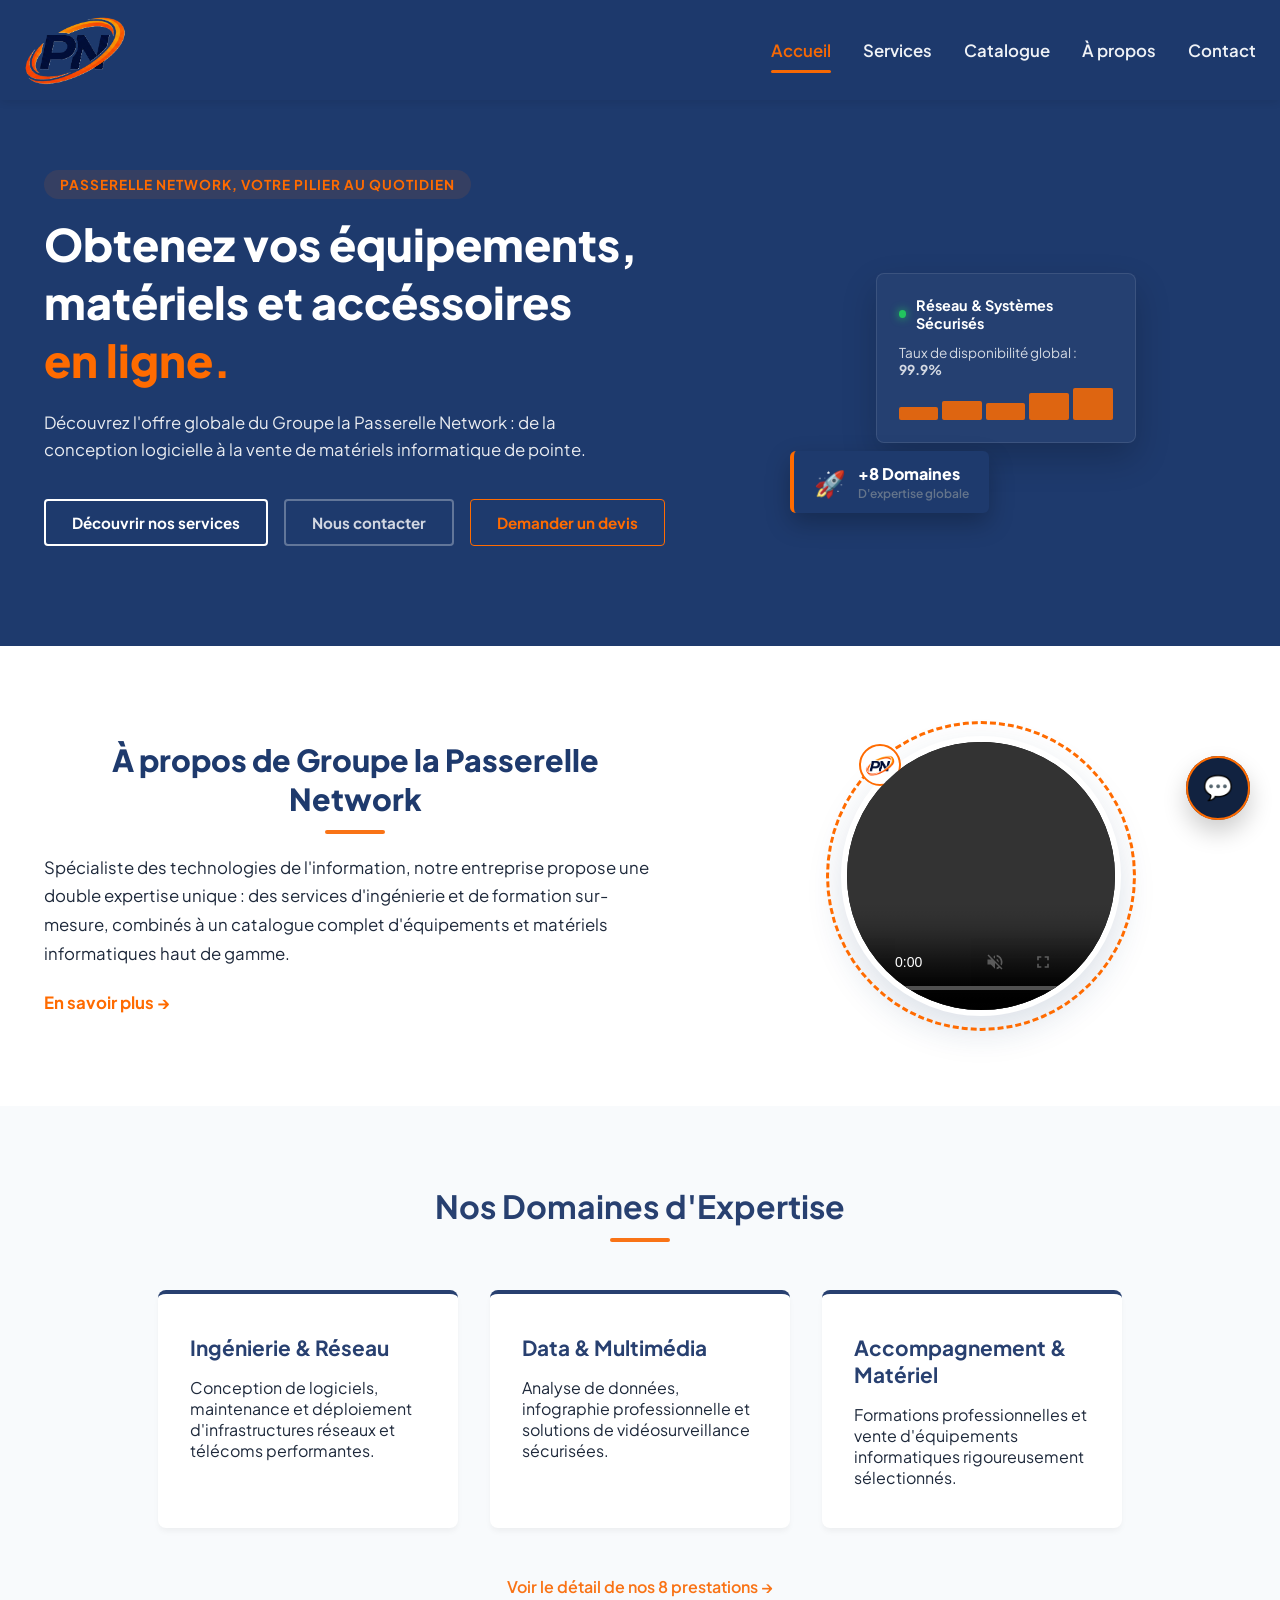
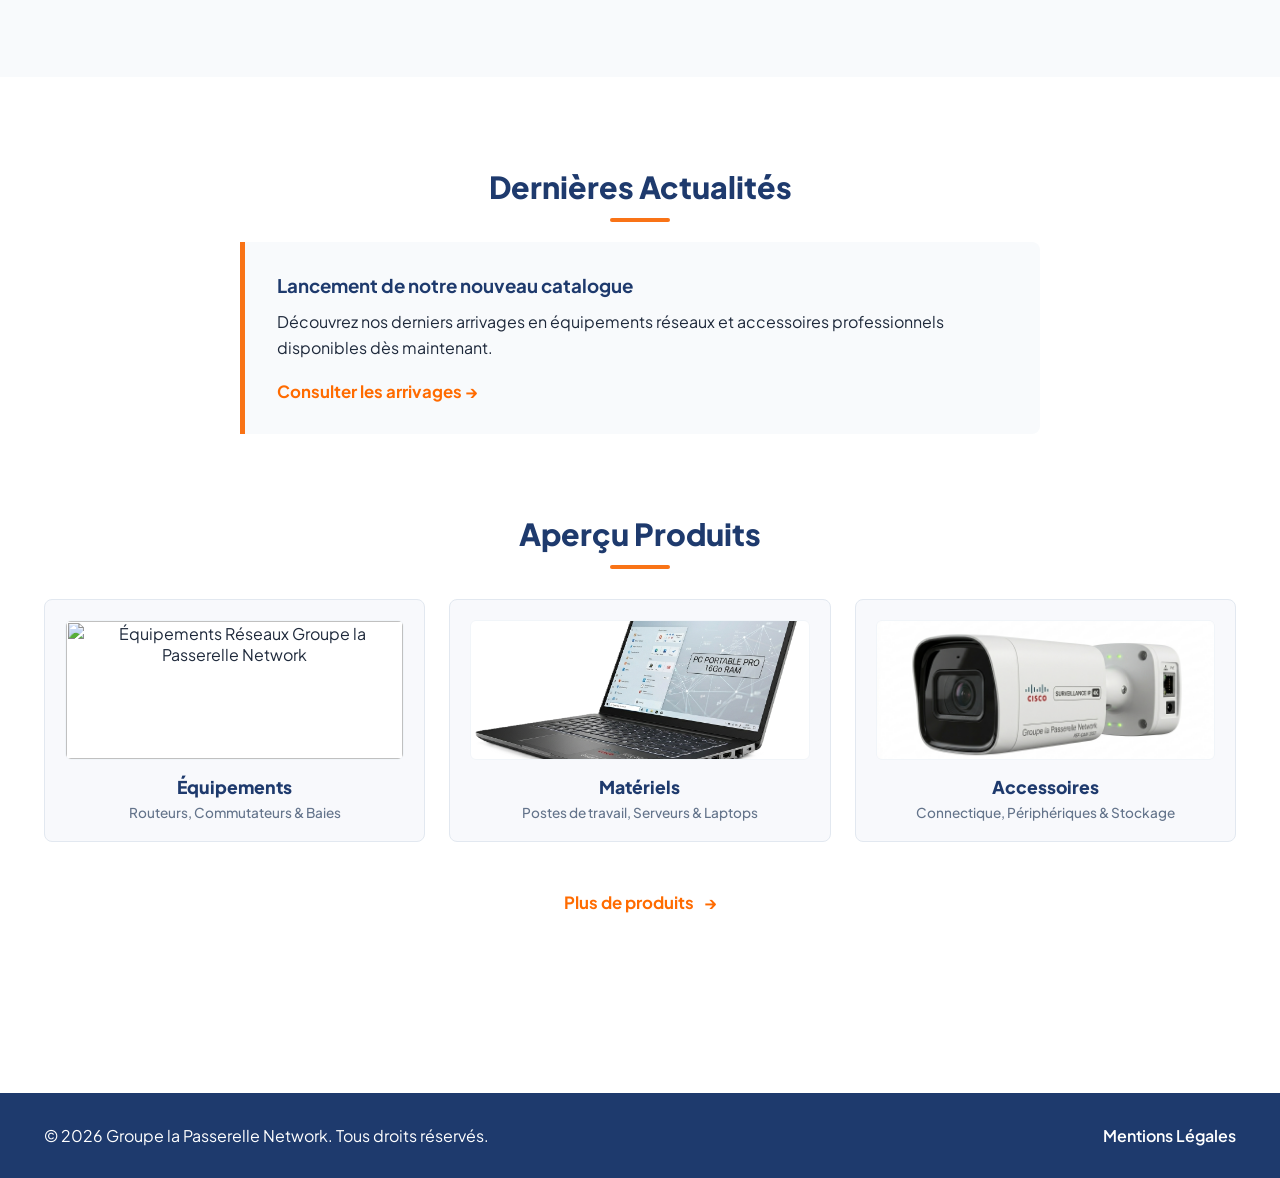
==== commit fe82e510: "on" ====
--- a/index.html
+++ b/index.html
@@ -41,6 +41,7 @@
 </html>
 </head>
 <body>
+    
 
      <div id="preloader">
         <div class="loader-content">
@@ -85,9 +86,9 @@
             <div class="container hero-grid">
                 <div class="hero-text-content">
                     <span class="badge">Passerelle Network, votre pilier au quotidien</span>
-                    <h1>Obtenez vos équipement et accéssoir<br><span class="text-gradient">en ligne.</span></h1>
+                    <h1>Obtenez vos équipements, matériels et accéssoires<br><span class="text-gradient">en ligne.</span></h1>
                     <p class="hero-lead">
-                        Découvrez l'offre globale du Groupe la Passerelle Network : de la conception logicielle à la vente de matériel informatique de pointe.
+                        Découvrez l'offre globale du Groupe la Passerelle Network : de la conception logicielle à la vente de matériels informatique de pointe.
                     </p>
                     <diV class="hero-actions">
                         <a href="services.html" class="btn btn-primary">Découvrir nos services</a>
@@ -203,7 +204,7 @@
             
             <div class="photo-product-item">
                 <div class="img-frame-placeholder">
-                    <img src="ordinateur.png" alt="Équipements Réseaux Groupe la Passerelle Network" class="real-asset-img">
+                    <img src="routeurmi.png" alt="Équipements Réseaux Groupe la Passerelle Network" class="real-asset-img">
                 </div>
                 <div class="product-info">
                     <h4>Équipements</h4>
@@ -213,7 +214,7 @@
 
             <div class="photo-product-item">
                 <div class="img-frame-placeholder">
-                    <img src="routeur.png" alt="Matériels Informatiques Groupe la Passerelle Network" class="real-asset-img">
+                    <img src="ordinateur.png" alt="Matériels Informatiques Groupe la Passerelle Network" class="real-asset-img">
                 </div>
                 <div class="product-info">
                     <h4>Matériels</h4>
--- a/header.css
+++ b/header.css
@@ -3,6 +3,11 @@
     --blue-nuit: #1e3a6d; /* Bleu de fond de votre ancienne version */
     --accent-orange: #ff6b00; /* Orange PN */
     --text-white: #ffffff;
+}
+
+::selection{
+    color: orange;
+    background-color: lightblue;
 }
 
 
--- a/preloader.css
+++ b/preloader.css
@@ -10,6 +10,11 @@
     --border-radius: 12px;
     --transition-smooth: all 0.3s cubic-bezier(0.25, 1, 0.5, 1);
     --transition: all 0.3s ease;
+}
+
+::selection{
+    color: orange;
+    background-color: lightblue;
 }
 
 /* RESET ET STYLES GENERAUX */
--- a/accueil.css
+++ b/accueil.css
@@ -7,6 +7,11 @@
     --bg-light-clean: #f8fafc;      /* Fond gris-blanc très clair pour les sections */
     --dark-slate-text: #1e293b;     /* Couleur du texte principal */
     --border-color-soft: #e2e8f0;   /* Bordures discrètes */
+}
+
+::selection{
+    color: orange;
+    background-color: lightblue;
 }
 
 body {
--- a/section.css
+++ b/section.css
@@ -12,6 +12,11 @@
     --texte-clair: #ffffff;
     --police-principale: 'Segoe UI', Tahoma, Geneva, Verdana, sans-serif;
     --transition: all 0.3s ease;
+}
+
+::selection{
+    color: orange;
+    background-color: lightblue;
 }
 
 /* ==========================================================================
--- a/bloc_bleu_hero.css
+++ b/bloc_bleu_hero.css
@@ -9,6 +9,10 @@
     --border-color-soft: #e2e8f0;   /* Bordures discrètes */
 }
 
+::selection{
+    color: orange;
+    background-color: lightblue;
+}
 /* ==========================================================================
    SECTION 1 : LE GRAND BLOC BLEU (HERO SECTION ACCUEIL)
    ========================================================================== */
--- a/footer.css
+++ b/footer.css
@@ -6,6 +6,11 @@
     --dark-text-slate: #1e293b;
     --text-muted: #64748b;
     --border-soft: #e2e8f0;
+}
+
+::selection{
+    color: orange;
+    background-color: lightblue;
 }
 
 /* ==========================================================================
--- a/accueil.css
+++ b/accueil.css
@@ -7,6 +7,11 @@
     --bg-light-clean: #f8fafc;      /* Fond gris-blanc très clair pour les sections */
     --dark-slate-text: #1e293b;     /* Couleur du texte principal */
     --border-color-soft: #e2e8f0;   /* Bordures discrètes */
+}
+
+::selection{
+    color: orange;
+    background-color: lightblue;
 }
 
 body {
--- a/section.css
+++ b/section.css
@@ -12,6 +12,11 @@
     --texte-clair: #ffffff;
     --police-principale: 'Segoe UI', Tahoma, Geneva, Verdana, sans-serif;
     --transition: all 0.3s ease;
+}
+
+::selection{
+    color: orange;
+    background-color: lightblue;
 }
 
 /* ==========================================================================
--- a/bloc_bleu_hero.css
+++ b/bloc_bleu_hero.css
@@ -9,6 +9,10 @@
     --border-color-soft: #e2e8f0;   /* Bordures discrètes */
 }
 
+::selection{
+    color: orange;
+    background-color: lightblue;
+}
 /* ==========================================================================
    SECTION 1 : LE GRAND BLOC BLEU (HERO SECTION ACCUEIL)
    ========================================================================== */
--- a/footer.css
+++ b/footer.css
@@ -6,6 +6,11 @@
     --dark-text-slate: #1e293b;
     --text-muted: #64748b;
     --border-soft: #e2e8f0;
+}
+
+::selection{
+    color: orange;
+    background-color: lightblue;
 }
 
 /* ==========================================================================
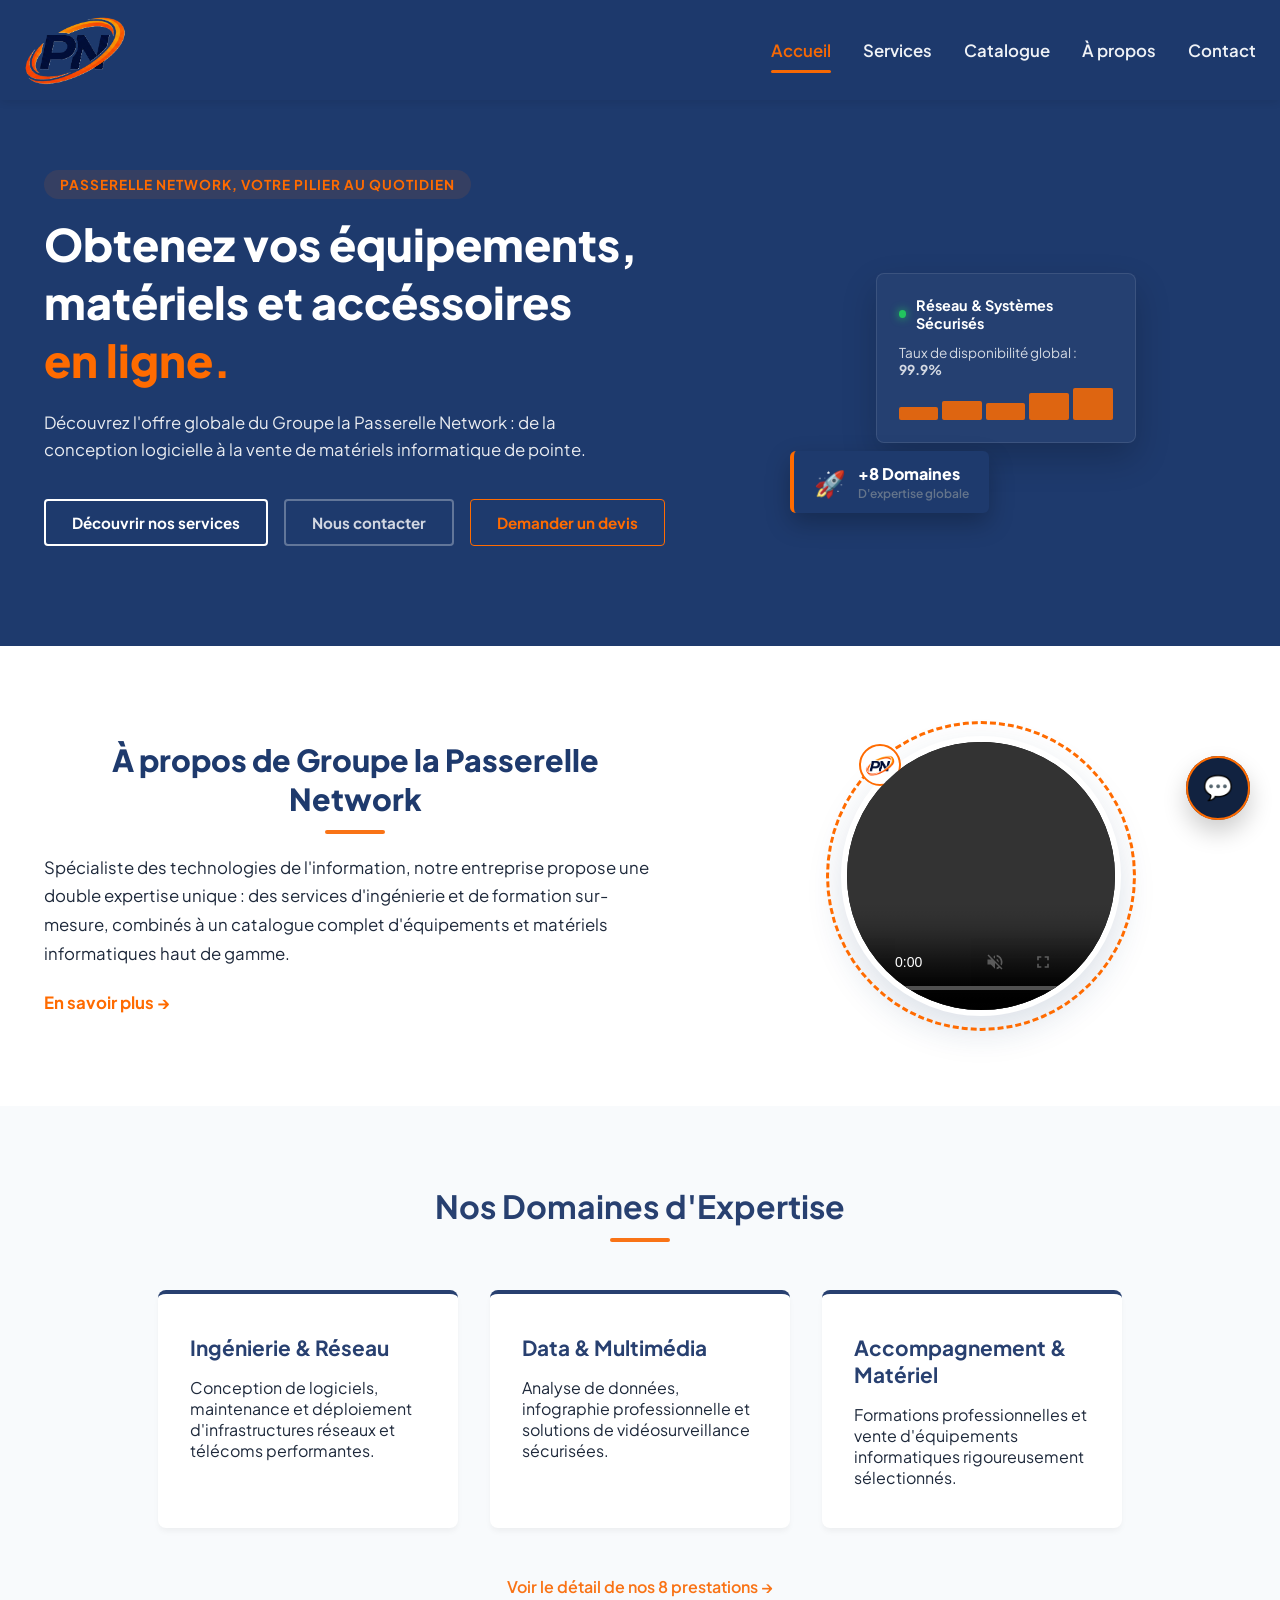
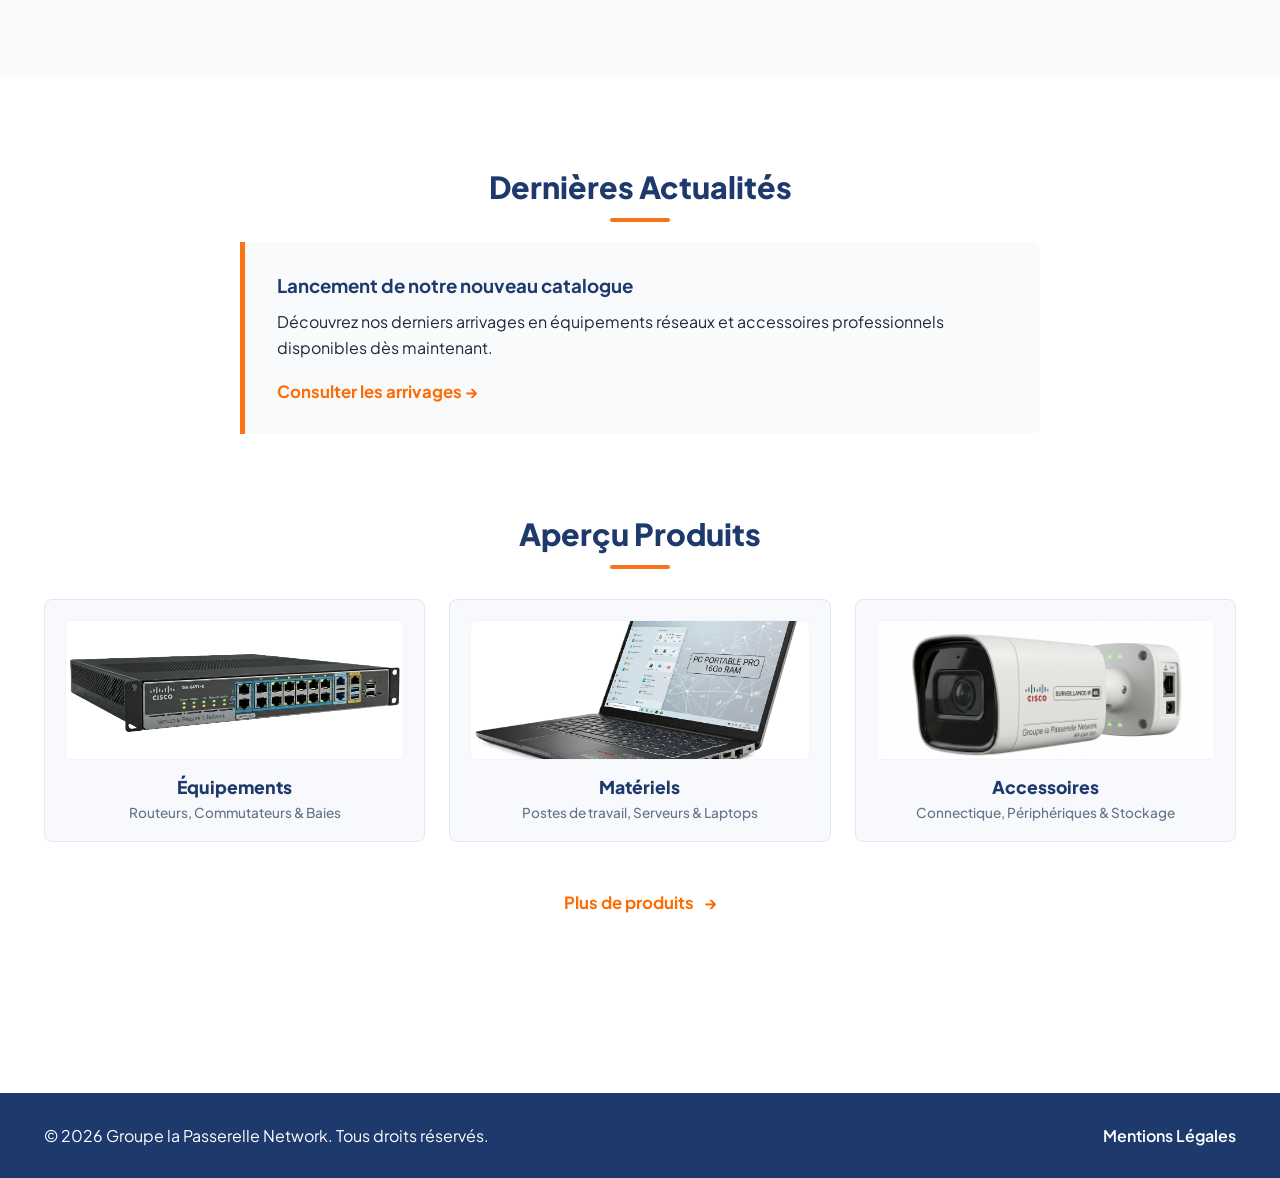
==== commit 0e16bf9a: "hv" ====
--- a/index.html
+++ b/index.html
@@ -204,7 +204,7 @@
             
             <div class="photo-product-item">
                 <div class="img-frame-placeholder">
-                    <img src="routeurmi.png" alt="Équipements Réseaux Groupe la Passerelle Network" class="real-asset-img">
+                    <img src="routeur.png" alt="Équipements Réseaux Groupe la Passerelle Network" class="real-asset-img">
                 </div>
                 <div class="product-info">
                     <h4>Équipements</h4>
